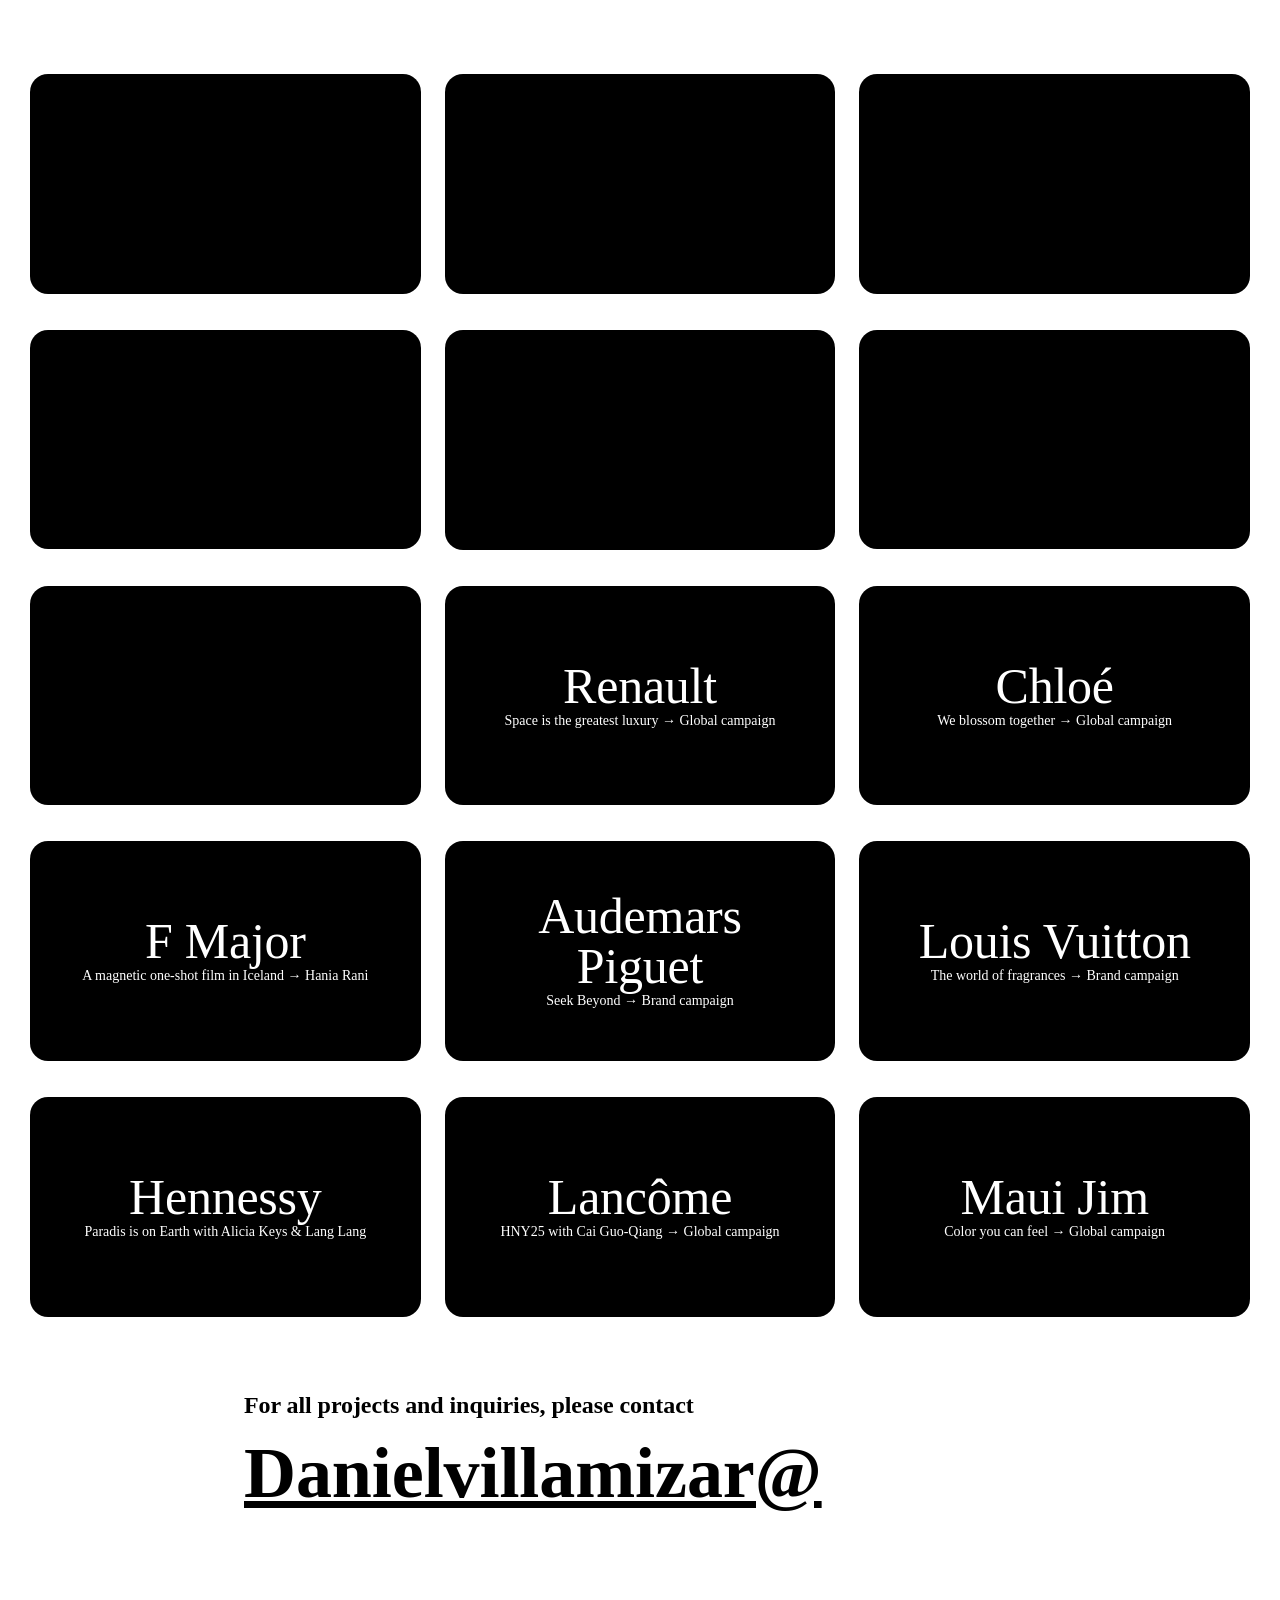
==== Daniel/index.html @ 7a0a740e "crate assets locales" ====
<!DOCTYPE html>
<html class="no-js standard-fonts" lang="en-GB">
    <head prefix="og: http://ogp.me/ns#">
        <link rel="preconnect" href="https://www.danielvillamizarcine.visualartcollective.com/">
        <meta charset="UTF-8">
        <link rel="canonical" href="https://www.danielvillamizarcine.visualartcollective.com/" />
        <title>Daniel Villamizar &#x2014; Film Director</title>
        <meta name="description" content="Daniel Villamizar." />
        <meta name="keywords" content="Visual art Collective" />
        <meta name="url" content="https://www.danielvillamizarcine.visualartcollective.com/" />
        <meta property="og:url" content="https://www.danielvillamizarcine.visualartcollective.com/" />
        <meta property="og:title" content="Daniel Villamizar &#x2014; Film Director" />
        <meta property="og:description" content="Daniel VillamizarVisual art Collective  " />
        <meta property="og:site_name" content="Daniel Villamizar &#x2014; Film Director" />
        <meta property="og:type" content="website" />        
                
        <meta content="https://fabrikmedia.blob.core.windows.net/4td/da9da1022fb485df.mp4" property="og:video" /><meta content="video/mp4" property="og:video:type" /><meta content="https://fabrikmedia.blob.core.windows.net/4td/615fd5a2718a8c01.mp4" property="og:video" /><meta content="video/mp4" property="og:video:type" /><meta content="https://fabrikmedia.blob.core.windows.net/4td/c640da38eff37cff.mp4" property="og:video" /><meta content="video/mp4" property="og:video:type" /><meta content="https://fabrikmedia.blob.core.windows.net/4td/1419abb6a1b4acfc.mp4" property="og:video" /><meta content="video/mp4" property="og:video:type" />
        <meta name="twitter:card" content="summary_large_image" />

            <link rel="shortcut icon" href="https://static.fabrik.io/4td/748361ea652f60b9.ico?lossless=1&amp;s=a3fe6220563433756fce8efc5e543859" /> 

            <link rel="apple-touch-icon" href="https://static.fabrik.io/4td/132f5b351b936788.png?lossless=1&amp;s=71249fff82b015eb6901af431c5e069c" /> 

            <link href="assets/css/jost.css" rel="stylesheet"></link>

        <link href="assets/css/fabrik.min.css" rel="stylesheet">


        
        
            <script defer src="assets/js/umami.js" data-website-id="059b79ea-6263-4a20-947a-862fbfc8d8ad"></script>
        

        
    <meta name="viewport" content="initial-scale=1" />
    <link href="assets/css/voile-vars-1a24a34cf015b878.css" rel="stylesheet" /><link href="assets/css/voile-theme.min.css" rel="stylesheet" />
    

    <style>
  @media (hover: hover) {
  .rollovers-enabled .project-block-link-wrap .project-block-titles > div,
  .rollovers-enabled .project-magazine-link-wrap .project-magazine-titles
  > div {
      left: 50%;
      bottom: auto;
      right: auto;
      top: 50%;
      transform: translate(-50%, -50%);
      text-align: center;
      width: 80%;

    }

  }
  
/* Voile homepage edits */

  @media (min-width: 250px) {

  .grid-offset .col:nth-of-type(odd) {
    margin-top: 0;
  }
  
  .grid-offset .col:nth-of-type(even) {
    margin-top: 0; 

  }



  .fab-pages-home .thumbnail section {
    margin: 0px;



    }
    
  .fab-pages-home .thumbnail {
     background: none;
    }
  }

  
  /* start video fixed size */


  
 .tpl-projectdetails-videogrid .embed-wrap,   .tpl-projectdetails-videogrid .embed, .tpl-projectdetails-videogrid .media-description {
	margin-left: 50px;
   margin-right: 50px;

  }
  
 .tpl-projectdetails-videogrid .embed, .tpl-projectdetails-videogrid .media-description {
   max-width: 960px;
  }
   
  /* end video fixed size */
  

 .tpl-homepage-covergrid .text-default,
  .tpl-homepage-grid .text-default,
  .tpl-homepage-covergrid .text-default {

  

  }

 .tpl-projectdetails-videogrid .embed, .tpl-projectdetails-videogrid .media-description {
   max-width: 960px;
  }
   
  /* end video fixed size */
 

 
  .tpl-homepage-grid .heading-message,
  .tpl-homepage-thumbnails .heading-message {

  	
  }
  .tpl-portfolio-grid .heading-message,
.tpl-portfolio-thumbnails .heading-message {
 
visibility: ;
  	
  }
 .tpl-portfolio-grid .text-default,
.tpl-portfolio-thumbnails .text-default  {
visibility: ;
font-size: 10px;


  }

 .tpl-portfolio-grid .text-subtitle,
.tpl-portfolio-thumbnails .text-subtitle  {
font-size: 8px;
  	
  }



  
  .project-magazine-titles .text-default {

  }

  
  .tpl-homepage-covergrid  .project-magazine-titles .text-subtitle {
    font-size:  2vw;
visibility: hidden;
  }
 

 .main-footer-upper.capped { 
    visibility: hidden
  }
  
  
  
  @media (min-width: 1080px) {
    .project-magazine-titles .text-subtitle {
    	font-size: 30px;

    }
  }
    
@media {
    .project-magazine-titles .text-default,
    
    .project-block-titles .text-default { 

      font-size: 2rem;

  	}
  }  


@media (min-width: 1080px)  {
    .project-magazine-titles  .text-subtitle,
    .project-block-titles  .text-subtitle { 
      font-size: 11px;

  	}
  }

</style>

<style>
@font-face {
  font-family:'eina01-bold';
  font-weight: 200;
  src: url('https://blob.fabrik.io/4td/files/eina01-bold.woff2') format('woff2'), 
       url('https://blob.fabrik.io/4td/files/eina01-bold.woff2') format('woff');
  }

@font-face {
  font-family:'eina01-regular';
  font-weight: 400;
  src: url('https://blob.fabrik.io/4td/files/eina01-regular.woff2') format('woff2'), 
       url('https://blob.fabrik.io/4td/files/eina01-regular.woff2') format('woff');
  }

@font-face { font-family: 'Universal Sans'; src: url('https://blob.fabrik.io/4td/files/universal-sans-display-450.woff2') format('woff2'); font-style: normal; font-weight: 450;-webkit-font-smoothing: antialiased; -moz-osx-font-smoothing: grayscale; font-smoothing: antialiased; text-rendering: optimizeLegibility; } @font-face { font-family: 'Universal Sans'; src: url('https://blob.fabrik.io/4td/files/universal-sans-display-450.woff2') format('woff2'); font-style: italic; font-weight: 450;-webkit-font-smoothing: antialiased; -moz-osx-font-smoothing: grayscale; font-smoothing: antialiased; text-rendering: optimizeLegibility; }

@font-face { font-family: 'Universal Sans'; src: url('https://blob.fabrik.io/4td/files/universal-sans-display-700.woff2') format('woff2'); font-style: bold; font-weight: 700;-webkit-font-smoothing: antialiased; -moz-osx-font-smoothing: grayscale; font-smoothing: antialiased; text-rendering: optimizeLegibility; } @font-face { font-family: 'Universal Sans'; src: url('https://blob.fabrik.io/4td/files/universal-sans-display-700.woff2') format('woff2'); font-style: bold italic; font-weight: 700;-webkit-font-smoothing: antialiased; -moz-osx-font-smoothing: grayscale; font-smoothing: antialiased; text-rendering: optimizeLegibility; }

</style>
<style>
/* WordPress embed overrides */
body, html {
  margin: 0;
  background: #fff;
}
.site-wrapper,
.grid-content-wrapper,
.grid-standard-wrapper {
  max-width: min(1600px, 100vw);
  width: 100%;
  margin: 0 auto;
  padding: clamp(12px, 4vw, 40px) clamp(12px, 3vw, 30px);
}
.grid-standard.no-lightbox {
  display: grid;
  grid-template-columns: repeat(auto-fit, minmax(min(100%, 340px), 1fr));
  justify-content: center;
  gap: clamp(12px, 2vw, 24px);
}
.grid-standard.no-lightbox .col {
  width: 100% !important;
}
.grid-standard .thumbnail section {
  width: 100%;
}
.grid-standard figure.placeholder {
  margin: 0 0 12px;
  border-radius: 18px;
  overflow: hidden;
  aspect-ratio: 16 / 9;
  background: #000;
}
.grid-standard video {
  width: 100%;
  height: 100%;
  object-fit: cover;
  display: block;
}
.text-content-wrapper {
  max-width: min(1400px, 100vw);
  margin: 0 auto;
  padding: 0 clamp(16px, 3vw, 30px);
}
.editor-content a {
  font-size: clamp(32px, 7vw, 72px) !important;
}
</style>
</head>

    <body class="fab-pages-home  social-icon-family-normal">

        


<!-- <div class="site-wrapper show-thumbnail-titles-on-hover no-hero"> -->

    <!-- <header class="main-header" data-invert>

        <div class="main-header-container">

            <div class="main-header-titles">
                


            </div>

            <div class="main-header-hamburger">
                <button class="hamburger">
                    <span class="block top"></span>
                    <span class="block middle"></span>
                    <span class="block bottom"></span>
                </button>
            </div>

      
        </div>

        <nav class="mobile-nav" role="navigation">
            <div class="mobile-nav-inner">
                
 

                <ul class="site-links"><li><a href="https://instagram.com/neels.castillon" target="_blank" title="Instagram"><span>Instagram</span></a></li><li><a href="https://vimeo.com/neels" target="_blank" title="Vimeo"><span>Vimeo</span></a></li><li><a href="mailto:neels@motionpalace.com" title="Email"><span>Email</span></a></li></ul>
            </div>
        </nav>

    </header> -->

    <main class="main-body">
        


<div class="content">


        
<div class="grid-content-wrapper grid-standard-wrapper">
    <div class="grid sm-1 md-1 lg-3 grid-standard no-lightbox pagination-list">


                

<div class="col" 
     
    
     >
    
    <a href="/portfolio/cercle-odyssey" class="thumbnail">        
    
        <section>

                <figure class="placeholder">

                        <video loop="" muted="" playsinline="" data-autoplay="" preload="none" class="lazyload"><source src="http://www.danielvillamizarcine.visualartcollective.com/wp-content/uploads/2025/11/TEASER-IRACA-EL-TEIJIDO-DEL-VIENTO.mp4" type="video/mp4"></video>
                </figure>
            
            <hgroup>
                <!-- <h1 class="thumbnail-title">El tejido del viento</h1>

                
                    <h2 class="thumbnail-portfolio-title"> TRAILER  </h2> -->

            </hgroup>
        </section>
    </a>    
</div>
</partial>
                

<div class="col" 
     
    
     >
    
    <a href="/portfolio/louis-vuitton-sustainability" class="thumbnail">        
    
        <section>

                <figure class="placeholder">

                        <video loop="" muted="" playsinline="" data-autoplay="" preload="none" class="lazyload"><source src="http://www.danielvillamizarcine.visualartcollective.com/wp-content/uploads/2025/11/JSC-Trailler-Donde-Esta-Mi-Cabeza-.mov" type="video/mp4"></video>
                </figure>
            
            <hgroup>
                    <!-- <h1 class="thumbnail-title">Donde está mi cabeza</h1>

                    
                        <h2 class="thumbnail-portfolio-title"></h2> -->

            </hgroup>
        </section>
    </a>    
</div>
</partial>
                

<div class="col" 
     
    
     >
    
    <a href="/portfolio/amaala" class="thumbnail">        
    
        <section>

                <figure class="placeholder">

                        <video loop="" muted="" playsinline="" data-autoplay="" preload="none" class="lazyload"><source src="http://www.danielvillamizarcine.visualartcollective.com/wp-content/uploads/2025/11/JSC-BOURRE-WEB-1.mp4" type="video/mp4"></video>
                </figure>
            
            <hgroup>
                <!-- <h1 class="thumbnail-title">BOURRE</h1>

                
                    <h2 class="thumbnail-portfolio-title"></h2> -->

            </hgroup>
        </section>
    </a>    
</div>
</partial>
                

<div class="col" 
     
    
     >
    
    <a href="/portfolio/towards-a-dream" class="thumbnail">        
    
        <section>

                <figure class="placeholder">

                        <video loop="" muted="" playsinline="" data-autoplay="" preload="none" class="lazyload"><source src="http://www.danielvillamizarcine.visualartcollective.com/wp-content/uploads/2025/11/JAGUARES-.mp4" type="video/mp4"></video>
                </figure>
            
            <hgroup>
                <!-- <h1 class="thumbnail-title">Louis Vuitton</h1>

                
                    <h2 class="thumbnail-portfolio-title">Towards a dream &#x2192; Brand campaign</h2> -->

            </hgroup>
        </section>
    </a>    
</div>
</partial>
                

<div class="col" 
     
    
     >
    
    <a href="/portfolio/El tejido del viento" class="thumbnail">        
    
        <section>

                <figure class="placeholder">

                        <video loop="" muted="" playsinline="" data-autoplay="" preload="none" class="lazyload"><source src="http://www.danielvillamizarcine.visualartcollective.com/wp-content/uploads/2025/11/COSMICO-AVE-WEB-.mp4" type="video/mp4"></video>
                </figure>
            
            <hgroup>
                <!-- <h1 class="thumbnail-title">El tejido del viento</h1>

                
                    <h2 class="thumbnail-portfolio-title">Lost in a mountain lake &#x2192; &#xD3;lafur Arnalds feat. Bonobo</h2> -->

            </hgroup>
        </section>
    </a>    
</div>
</partial>
                

<div class="col" 
     
    
     >
    
    <a href="/portfolio/meta" class="thumbnail">        
    
        <section>

                <figure class="placeholder">

                        <video loop="" muted="" playsinline="" data-autoplay="" preload="none" class="lazyload"><source src="http://www.danielvillamizarcine.visualartcollective.com/wp-content/uploads/2025/11/COSMICO-AVE-WEB-.mp4" type="video/mp4"></video>
                </figure>
            
            <hgroup>
                <!-- <h1 class="thumbnail-title">Meta</h1>

                
                    <h2 class="thumbnail-portfolio-title">Supernatural &#x27;Feel the Real&#x27; &#x2192; Global campaign</h2> -->

            </hgroup>
        </section>
    </a>    
</div>
</partial>
                

<div class="col" 
     
    
     >
    
    <a href="/portfolio/meta-1" class="thumbnail">        
    
        <section>

                <figure class="placeholder">

                        <video loop="" muted="" playsinline="" data-autoplay="" preload="none" class="lazyload"><source src="http://www.danielvillamizarcine.visualartcollective.com/wp-content/uploads/2025/11/TEASER-IRACA-EL-TEIJIDO-DEL-VIENTO.mp4" type="video/mp4"></video>
                </figure>
            
            <hgroup>
                <!-- <h1 class="thumbnail-title">Meta</h1>

                
                    <h2 class="thumbnail-portfolio-title">Supernatural &#x27;Feel the Joy&#x27; &#x2192; Global campaign</h2> -->

            </hgroup>
        </section>
    </a>    
</div>
</partial>
                

<div class="col" 
     
    
     >
    
    <a href="/portfolio/renault" class="thumbnail">        
    
        <section>

                <figure class="placeholder">

                        <video loop="" muted="" playsinline="" data-autoplay="" preload="none" class="lazyload"><source src="http://www.danielvillamizarcine.visualartcollective.com/wp-content/uploads/2025/11/JAGUARES-.mp4" type="video/mp4"></video>
                </figure>
            
            <hgroup>
                <h1 class="thumbnail-title">Renault</h1>

                
                    <h2 class="thumbnail-portfolio-title">Space is the greatest luxury &#x2192; Global campaign</h2>

            </hgroup>
        </section>
    </a>    
</div>
</partial>
                

<div class="col" 
     
    
     >
    
    <a href="/portfolio/chloe" class="thumbnail">        
    
        <section>

                <figure class="placeholder">

                        <video loop="" muted="" playsinline="" data-autoplay="" preload="none" class="lazyload"><source src="https://blob.fabrik.io/4td/7362f7ea12a64c85.mp4" type="video/mp4"></video>
                </figure>
            
            <hgroup>
                <h1 class="thumbnail-title">Chlo&#xE9;</h1>

                
                    <h2 class="thumbnail-portfolio-title">We blossom together &#x2192; Global campaign</h2>

            </hgroup>
        </section>
    </a>    
</div>
</partial>
                

<div class="col" 
     
    
     >
    
    <a href="/portfolio/hania-rani-f-major" class="thumbnail">        
    
        <section>

                <figure class="placeholder">

                        <video loop="" muted="" playsinline="" data-autoplay="" preload="none" class="lazyload"><source src="https://blob.fabrik.io/4td/a6064303c66a361b.mp4" type="video/mp4"></video>
                </figure>
            
            <hgroup>
                <h1 class="thumbnail-title">F Major</h1>

                
                    <h2 class="thumbnail-portfolio-title">A magnetic one-shot film in Iceland &#x2192; Hania Rani</h2>

            </hgroup>
        </section>
    </a>    
</div>
</partial>
                

<div class="col" 
     
    
     >
    
    <a href="/portfolio/audemars-piguet" class="thumbnail">        
    
        <section>

                <figure class="placeholder">

                        <video loop="" muted="" playsinline="" data-autoplay="" preload="none" class="lazyload"><source src="https://blob.fabrik.io/4td/81a51a38acae3dd0.mp4" type="video/mp4"></video>
                </figure>
            
            <hgroup>
                <h1 class="thumbnail-title">Audemars Piguet</h1>

                
                    <h2 class="thumbnail-portfolio-title">Seek Beyond &#x2192; Brand campaign</h2>

            </hgroup>
        </section>
    </a>    
</div>
</partial>
                

<div class="col" 
     
    
     >
    
    <a href="/portfolio/louis-vuitton-1" class="thumbnail">        
    
        <section>

                <figure class="placeholder">

                        <video loop="" muted="" playsinline="" data-autoplay="" preload="none" class="lazyload"><source src="https://blob.fabrik.io/4td/cb8385eea35068dc.mp4" type="video/mp4"></video>
                </figure>
            
            <hgroup>
                <h1 class="thumbnail-title">Louis Vuitton</h1>

                
                    <h2 class="thumbnail-portfolio-title">The world of fragrances &#x2192; Brand campaign</h2>

            </hgroup>
        </section>
    </a>    
</div>
</partial>
                

<div class="col" 
     
    
     >
    
    <a href="/portfolio/hennessy" class="thumbnail">        
    
        <section>

                <figure class="placeholder">

                        <video loop="" muted="" playsinline="" data-autoplay="" preload="none" class="lazyload"><source src="https://blob.fabrik.io/4td/fe6a3c4a1e80a656.mp4" type="video/mp4"></video>
                </figure>
            
            <hgroup>
                <h1 class="thumbnail-title">Hennessy</h1>

                
                    <h2 class="thumbnail-portfolio-title">Paradis is on Earth with Alicia Keys &amp; Lang Lang</h2>

            </hgroup>
        </section>
    </a>    
</div>
</partial>
                

<div class="col" 
     
    
     >
    
    <a href="/portfolio/lancome-1" class="thumbnail">        
    
        <section>

                <figure class="placeholder">

                        <video loop="" muted="" playsinline="" data-autoplay="" preload="none" class="lazyload"><source src="https://blob.fabrik.io/4td/17db8e8cdbce4f13.mp4" type="video/mp4"></video>
                </figure>
            
            <hgroup>
                <h1 class="thumbnail-title">Lanc&#xF4;me</h1>

                
                    <h2 class="thumbnail-portfolio-title">HNY25 with Cai Guo-Qiang  &#x2192; Global campaign</h2>

            </hgroup>
        </section>
    </a>    
</div>
</partial>
                

<div class="col" 
     
    
     >
    
    <a href="/portfolio/maui-jim" class="thumbnail">        
    
        <section>

                <figure class="placeholder">

                        <video loop="" muted="" playsinline="" data-autoplay="" preload="none" class="lazyload"><source src="https://blob.fabrik.io/4td/9d02372adb5b737.mp4" type="video/mp4"></video>
                </figure>
            
            <hgroup>
                <h1 class="thumbnail-title">Maui  Jim</h1>

                
                    <h2 class="thumbnail-portfolio-title">Color you can feel &#x2192; Global campaign</h2>

            </hgroup>
        </section>
    </a>    
</div>
</partial>
                

<!-- additional entries omitted for brevity -->
            
    </div>
</div>

        <div class="text-content-wrapper">
            <div class="text-content">
                <div class="editor-content">
                    <h4 class="fab-h4"><span style="font-size: 24px;"></span><span style="font-size: 24px;">For all projects and inquiries, please contact<u> </u></span><a href="mailto:studio@neelscastillon.com" target="_blank" style="font-size: 6vw;"><u>Danielvillamizar@</u></a><br><a href="mailto:studio@neelscastillon.com" target="_blank" style="font-size: 6vw;"><br></a></h4>
                </div>
            </div>
        </div>

</div>
    </main>

    <footer class="main-footer">

        <!-- footer intentionally hidden -->

    </footer>

</div>


        

    
    
        <script src="assets/js/voile-core.min.js"></script>
        <script src="assets/js/voile.min.js"></script>
    
    
    


    <script>
  function isScrolledIntoView(el) {  
    let elemTop = el.getBoundingClientRect().top;
    let isVisible = elemTop >= 0 && elemTop <= (window.innerHeight / 2);
    return isVisible;
  }
 
  
  function pauseAndPlayVideosInView() {
    let videos = document.querySelectorAll("video");
    videos.forEach((video, index) => {
       
        video.muted = true;
        video.pause();

      	// listen to scroll
        window.addEventListener('scroll', (e) => {
          if (isScrolledIntoView(video) && video.paused) {
            video.play();
          }
        });
      
        // play if in view on load
      	if (isScrolledIntoView(video) && video.paused) {
           video.play();
        }
      
    });
  }

pauseAndPlayVideosInView();
</script><script>fabrik.init();</script><!-- Created with Fabrik - fabrik.io --><!-- 41a134244b2c - 3.0.136+b9925f808ca3d053308062c1ad5ba814eb1b2f62 --></body>
</html>
---- Daniel/assets/css/jost.css ----
@font-face {
  font-family: 'Jost';
  font-style: normal;
  font-weight: 300;
  font-display: swap;
  src: url(https://fonts.gstatic.com/s/jost/v20/92zPtBhPNqw79Ij1E865zBUv7mz9JQVG.ttf) format('truetype');
}
---- Daniel/assets/css/fabrik.min.css ----
article,aside,details,figcaption,figure,footer,header,hgroup,main,nav,section,summary{display:block}audio,canvas,video{display:inline-block}audio:not([controls]){display:none;height:0}[hidden],template{display:none}html{font-family:sans-serif;-ms-text-size-adjust:100%;-webkit-text-size-adjust:100%}body{margin:0;font-variant-ligatures:none}a{background:0 0}a:active,a:focus,a:hover{outline:0}h1{font-size:2em;margin:.67em 0}abbr[title]{border-bottom:1px dotted}b,strong{font-weight:700}dfn{font-style:italic}hr{-moz-box-sizing:content-box;box-sizing:content-box;height:0}mark{background:#ff0;color:#000}code,kbd,pre,samp{font-family:monospace,serif;font-size:1em}pre{white-space:pre-wrap}q{quotes:"\201C" "\201D" "\2018" "\2019"}small{font-size:80%}sub,sup{font-size:75%;line-height:0;position:relative;vertical-align:baseline}sup{top:-.5em}sub{bottom:-.25em}img{border:0}svg:not(:root){overflow:hidden}figure{margin:0}fieldset{border:1px solid silver;margin:0 2px;padding:.35em .625em .75em}legend{border:0;padding:0}button,input,select,textarea{font-family:inherit;font-size:100%;margin:0}button,input{line-height:normal}button,select{text-transform:none}button,html input[type=button],input[type=reset],input[type=submit]{-webkit-appearance:button;cursor:pointer}button[disabled],html input[disabled]{cursor:default}input[type=checkbox],input[type=radio]{box-sizing:border-box;padding:0}input[type=search]{-webkit-appearance:textfield;-moz-box-sizing:content-box;-webkit-box-sizing:content-box;box-sizing:content-box}input[type=search]::-webkit-search-cancel-button,input[type=search]::-webkit-search-decoration{-webkit-appearance:none}button::-moz-focus-inner,input::-moz-focus-inner{border:0;padding:0}textarea{overflow:auto;vertical-align:top}table{border-collapse:collapse;border-spacing:0}::-moz-selection{background:#b3d4fc;text-shadow:none}::selection{background:#b3d4fc;text-shadow:none}html{-webkit-font-smoothing:antialiased}.custom-fonts{visibility:hidden;-moz-transition:visibility 350ms ease;-o-transition:visibility 350ms ease;-webkit-transition:visibility 350ms ease;transition:visibility 350ms ease}.custom-fonts.wf-active,.custom-fonts.wf-inactive{visibility:visible}.field-validation-error{color:red}
---- Daniel/assets/css/voile-vars-1a24a34cf015b878.css ----
:root{--site-bg:#fffffc;--header-bg:rgba(0,0,0,0);--header-max-width:100%;--header-padding-sides:32px;--header-padding-top:4rem;--header-padding-bottom:2rem;--header-direction:row;--header-align:center;--header-gap:32px;--header-logo-text-direction:row;--header-logo-align:center;--header-logo-text-gap:16px;--header-title-sub-direction:column;--header-title-sub-align:start;--header-title-sub-gap:0px;--header-use-alts-on-scroll:True;--site-logo-show:True;--site-logo-max-width:96px;--site-title-show:True;--site-title-font-family:'Universal Sans';--site-title-font-weight:400;--site-title-font-size-multiplier:2.5;--site-title-font-size-multiplier--sm:1.4;--site-title-line-height:1.4;--site-title-font-style:normal;--site-title-text-transform:none;--site-title-letter-space:-.005em;--site-title-color:#000;--site-title-color--alt:#fff;--site-subtitle-show:True;--site-subtitle-font-family:'Universal Sans';--site-subtitle-font-weight:400;--site-subtitle-font-size-multiplier:2;--site-subtitle-font-size-multiplier--sm:1.4;--site-subtitle-line-height:2.01;--site-subtitle-font-style:normal;--site-subtitle-text-transform:none;--site-subtitle-letter-space:-.005em;--site-subtitle-color:#000;--site-subtitle-color--alt:#fff;--hamburger-color:#000;--hamburger-color--alt:#fff;--hamburger-color--hover:#00fff5;--hamburger-color--open:#fff;--mobile-menu-bg:#000;--mobile-menu-text-align:center;--mobile-menu-text-gap:2px;--mobile-menu-font-family:'Universal Sans';--mobile-menu-font-weight:400;--mobile-menu-font-size-multiplier:2;--mobile-menu-line-height:2;--mobile-menu-font-style:normal;--mobile-menu-text-transform:none;--mobile-menu-letter-space:0px;--mobile-menu-color:#fff;--mobile-menu-color--hover:#00fff5;--mobile-sub-menu-text-direction:column;--mobile-sub-menu-text-gap:2px;--mobile-sub-menu-color:#f0f;--mobile-sub-menu-color--hover:#fff;--mobile-menu-site-links-show:True;--mobile-menu-site-links-gap:12px;--mobile-menu-site-links-icon-size:44px;--mobile-menu-site-links-color:#fff;--mobile-menu-site-links-color--hover:#00fff5;--mobile-menu-and-site-links-gap:32px;--desktop-menu-text-gap:16px;--desktop-menu-font-family:'Universal Sans';--desktop-menu-font-weight:400;--desktop-menu-font-size-multiplier:2.5;--desktop-menu-line-height:1.4;--desktop-menu-font-style:normal;--desktop-menu-text-transform:lowercase;--desktop-menu-letter-space:-.005em;--desktop-menu-color:#000;--desktop-menu-color--alt:#fff;--desktop-menu-color--hover:#000;--desktop-menu-color--hover-alt:#000;--desktop-sub-menu-bg:#000;--desktop-sub-menu-gap:10px;--desktop-sub-menu-color:#fff;--desktop-sub-menu-color--hover:#fff;--desktop-menu-site-links-show:True;--desktop-menu-site-links-gap:2px;--desktop-menu-site-links-icon-size:32px;--desktop-menu-site-links-color:#000;--desktop-menu-site-links-color--alt:#fff;--desktop-menu-site-links-color--hover:#00fff5;--desktop-menu-and-site-links-direction:row;--desktop-menu-and-site-links-align:center;--desktop-menu-and-site-links-gap:16px;--footer-bg:#fffffc;--footer-color:rgba(0,0,0,0);--footer-contents-text-align:left;--footer-max-width:50%;--footer-contents-padding-sides:32px;--footer-contents-padding-top:64px;--footer-contents-padding-bottom:24px;--footer-contents-align-x:start;--footer-site-links-show:True;--footer-site-links-gap:2px;--footer-site-links-icon-size:32px;--footer-site-links-color:#000;--footer-site-links-color--hover:#00fff5;--footer-site-links-bg:rgba(0,0,0,0);--footer-site-links-align:start;--footer-site-links-padding-top:0px;--footer-site-links-padding-bottom:24px;--footer-copyright-bg:#fffffc;--footer-copyright-color:#000;--footer-copyright-font-size-multiplier:1.5;--footer-copyright-font-size-multiplier--sm:1;--footer-copyright-text-align:left;--footer-copyright-padding-top:16px;--footer-copyright-padding-bottom:16px;--content-padding-top:34px;--content-padding-bottom:34px;--text-content-max-width:65%;--text-content-padding-sides:32px;--text-content-align:center;--content-gap:20px;--thumbnail-title-font-family:'Universal Sans';--thumbnail-title-font-weight:400;--thumbnail-title-font-size-multiplier:5;--thumbnail-title-font-size-multiplier--sm:3;--thumbnail-title-line-height:1;--thumbnail-title-font-style:normal;--thumbnail-title-text-transform:none;--thumbnail-title-letter-space:-.005em;--thumbnail-title-color:#fff;--thumbnail-portfolio-title-show:True;--thumbnail-subtitle-show:True;--thumbnail-subtitle-font-family:'Universal Sans';--thumbnail-subtitle-font-weight:400;--thumbnail-subtitle-font-size-multiplier:1.4;--thumbnail-subtitle-font-size-multiplier--sm:1.1;--thumbnail-subtitle-line-height:1.4;--thumbnail-subtitle-font-style:normal;--thumbnail-subtitle-text-transform:none;--thumbnail-subtitle-letter-space:0px;--thumbnail-subtitle-color:#fff;--thumbnail-titles-align-x:center;--thumbnail-titles-align-y:center;--thumbnail-bg:#fff;--thumbnail-bg--hover:rgba(0,0,0,.25);--animate-thumbnail-on-hover:False;--show-thumbnail-titles-on-hover:True;--heading-font-family:'Universal Sans';--heading-font-weight:600;--heading-font-size-multiplier:4.5;--heading-line-height:1.4;--heading-font-style:normal;--heading-text-transform:none;--heading-letter-space:-.005em;--heading-color:#fff;--heading-font-size-multiplier--sm:1.4;--cover-text-box-width:30rem;--cover-text-box-align-x:start;--cover-text-align:justify;--cover-bg:#fff;--cover-cap-height--sm:75rem;--cover-cap-height--md:60rem;--cover-cap-height--lg:75rem;--cover-margin-bottom:12rem;--title-font-family:'Universal Sans';--title-font-weight:400;--title-font-size-multiplier:4;--title-font-size-multiplier--sm:3;--title-line-height:1.1;--title-font-style:normal;--title-text-transform:none;--title-letter-space:-.005em;--title-color:#000;--subtitle-font-family:'Universal Sans';--subtitle-font-weight:400;--subtitle-font-size-multiplier:1.4;--subtitle-font-size-multiplier--sm:1.2;--subtitle-line-height:1.4;--subtitle-font-style:normal;--subtitle-text-transform:none;--subtitle-letter-space:-.005em;--subtitle-color:#000;--copy-font-family:'Universal Sans';--copy-font-weight:400;--copy-font-size-multiplier:1.5;--copy-font-size-multiplier--sm:1.1;--copy-line-height:1.4;--copy-font-style:normal;--copy-text-transform:none;--copy-letter-space:-.005em;--copy-color:#000;--caption-font-family:'Universal Sans';--caption-font-weight:400;--caption-font-size-multiplier:2;--caption-font-size-multiplier--sm:1.6;--caption-line-height:1.4;--caption-font-style:normal;--caption-text-transform:none;--caption-letter-space:0px;--caption-color:#000;--tags-font-family:"Jost",sans-serif;--tags-font-weight:300;--tags-font-size-multiplier:1.6;--tags-font-size-multiplier--sm:1.6;--tags-line-height:1.4;--tags-font-style:normal;--tags-text-transform:none;--tags-letter-space:-.005em;--tags-color:#000;--tags-color--hover:#000;--show-page-titles:False;--show-page-subtitles:False;--grid-standard-max-width:100%;--grid-standard-padding-sides:0px;--grid-standard-gap:0px;--grid-random-max-width:95%;--grid-random-padding-sides:0px;--grid-random-gap:10px;--grid-spotlight-max-width:100%;--grid-spotlight-padding-sides:0px;--grid-spotlight-gap:0px;--grid-offset-max-width:100%;--grid-offset-padding-sides:0px;--grid-offset-gap:16px;--grid-sidetext-max-width:100%;--grid-sidetext-padding-sides:32px;--grid-sidetext-gap:16px;--grid-stacked-max-width:100%;--grid-stacked-padding-sides:0px;--grid-stacked-gap:0px;--grid-stacked-alignment:center;--lightbox-bg:#000;--lightbox-color:#fff;--grid-info-position:1;--offset-info-position:1;--spotlight-info-position:1;--random-info-position:1;--split-info-position:1;--projectdetails_grid-info-position:1;--projectdetails_offset-info-position:1;--projectdetails_spotlight-info-position:1;--projectdetails_random-info-position:1;--projectdetails_split-info-position:0;--projectdetails_slideshow-info-position:1;--projectdetails_slideshow-slideshow-slides-align:center;--projectdetails_stacked-info-position:1}
---- Daniel/assets/css/voile-theme.min.css ----
@font-face{font-family:swiper-icons;src:url("data:application/font-woff;charset=utf-8;base64, [base64]//wADZ2x5ZgAAAywAAADMAAAD2MHtryVoZWFkAAABbAAAADAAAAA2E2+eoWhoZWEAAAGcAAAAHwAAACQC9gDzaG10eAAAAigAAAAZAAAArgJkABFsb2NhAAAC0AAAAFoAAABaFQAUGG1heHAAAAG8AAAAHwAAACAAcABAbmFtZQAAA/gAAAE5AAACXvFdBwlwb3N0AAAFNAAAAGIAAACE5s74hXjaY2BkYGAAYpf5Hu/j+W2+MnAzMYDAzaX6QjD6/4//Bxj5GA8AuRwMYGkAPywL13jaY2BkYGA88P8Agx4j+/8fQDYfA1AEBWgDAIB2BOoAeNpjYGRgYNBh4GdgYgABEMnIABJzYNADCQAACWgAsQB42mNgYfzCOIGBlYGB0YcxjYGBwR1Kf2WQZGhhYGBiYGVmgAFGBiQQkOaawtDAoMBQxXjg/wEGPcYDDA4wNUA2CCgwsAAAO4EL6gAAeNpj2M0gyAACqxgGNWBkZ2D4/wMA+xkDdgAAAHjaY2BgYGaAYBkGRgYQiAHyGMF8FgYHIM3DwMHABGQrMOgyWDLEM1T9/w8UBfEMgLzE////P/5//f/V/xv+r4eaAAeMbAxwIUYmIMHEgKYAYjUcsDAwsLKxc3BycfPw8jEQA/[base64]/uznmfPFBNODM2K7MTQ45YEAZqGP81AmGGcF3iPqOop0r1SPTaTbVkfUe4HXj97wYE+yNwWYxwWu4v1ugWHgo3S1XdZEVqWM7ET0cfnLGxWfkgR42o2PvWrDMBSFj/IHLaF0zKjRgdiVMwScNRAoWUoH78Y2icB/yIY09An6AH2Bdu/UB+yxopYshQiEvnvu0dURgDt8QeC8PDw7Fpji3fEA4z/PEJ6YOB5hKh4dj3EvXhxPqH/SKUY3rJ7srZ4FZnh1PMAtPhwP6fl2PMJMPDgeQ4rY8YT6Gzao0eAEA409DuggmTnFnOcSCiEiLMgxCiTI6Cq5DZUd3Qmp10vO0LaLTd2cjN4fOumlc7lUYbSQcZFkutRG7g6JKZKy0RmdLY680CDnEJ+UMkpFFe1RN7nxdVpXrC4aTtnaurOnYercZg2YVmLN/d/gczfEimrE/fs/bOuq29Zmn8tloORaXgZgGa78yO9/cnXm2BpaGvq25Dv9S4E9+5SIc9PqupJKhYFSSl47+Qcr1mYNAAAAeNptw0cKwkAAAMDZJA8Q7OUJvkLsPfZ6zFVERPy8qHh2YER+3i/BP83vIBLLySsoKimrqKqpa2hp6+jq6RsYGhmbmJqZSy0sraxtbO3sHRydnEMU4uR6yx7JJXveP7WrDycAAAAAAAH//wACeNpjYGRgYOABYhkgZgJCZgZNBkYGLQZtIJsFLMYAAAw3ALgAeNolizEKgDAQBCchRbC2sFER0YD6qVQiBCv/H9ezGI6Z5XBAw8CBK/m5iQQVauVbXLnOrMZv2oLdKFa8Pjuru2hJzGabmOSLzNMzvutpB3N42mNgZGBg4GKQYzBhYMxJLMlj4GBgAYow/P/PAJJhLM6sSoWKfWCAAwDAjgbRAAB42mNgYGBkAIIbCZo5IPrmUn0hGA0AO8EFTQAA") format("woff");font-weight:400;font-style:normal}:root{--swiper-theme-color:#007aff}:host{position:relative;display:block;margin-left:auto;margin-right:auto;z-index:1}.swiper{margin-left:auto;margin-right:auto;position:relative;overflow:hidden;list-style:none;padding:0;z-index:1;display:block}.swiper-vertical>.swiper-wrapper{flex-direction:column}.swiper-wrapper{position:relative;width:100%;height:100%;z-index:1;display:flex;transition-property:transform;transition-timing-function:var(--swiper-wrapper-transition-timing-function,initial);box-sizing:content-box}.swiper-android .swiper-slide,.swiper-ios .swiper-slide,.swiper-wrapper{transform:translate3d(0,0,0)}.swiper-horizontal{touch-action:pan-y}.swiper-vertical{touch-action:pan-x}.swiper-slide{flex-shrink:0;width:100%;height:100%;position:relative;transition-property:transform;display:block}.swiper-slide-invisible-blank{visibility:hidden}.swiper-autoheight,.swiper-autoheight .swiper-slide{height:auto}.swiper-autoheight .swiper-wrapper{align-items:flex-start;transition-property:transform,height}.swiper-backface-hidden .swiper-slide{transform:translateZ(0);backface-visibility:hidden}.swiper-3d.swiper-css-mode .swiper-wrapper{perspective:1200px}.swiper-3d .swiper-wrapper{transform-style:preserve-3d}.swiper-3d{perspective:1200px}.swiper-3d .swiper-cube-shadow,.swiper-3d .swiper-slide{transform-style:preserve-3d}.swiper-css-mode>.swiper-wrapper{overflow:auto;scrollbar-width:none;-ms-overflow-style:none}.swiper-css-mode>.swiper-wrapper::-webkit-scrollbar{display:none}.swiper-css-mode>.swiper-wrapper>.swiper-slide{scroll-snap-align:start start}.swiper-css-mode.swiper-horizontal>.swiper-wrapper{scroll-snap-type:x mandatory}.swiper-css-mode.swiper-vertical>.swiper-wrapper{scroll-snap-type:y mandatory}.swiper-css-mode.swiper-free-mode>.swiper-wrapper{scroll-snap-type:none}.swiper-css-mode.swiper-free-mode>.swiper-wrapper>.swiper-slide{scroll-snap-align:none}.swiper-css-mode.swiper-centered>.swiper-wrapper::before{content:"";flex-shrink:0;order:9999}.swiper-css-mode.swiper-centered>.swiper-wrapper>.swiper-slide{scroll-snap-align:center center;scroll-snap-stop:always}.swiper-css-mode.swiper-centered.swiper-horizontal>.swiper-wrapper>.swiper-slide:first-child{margin-inline-start:var(--swiper-centered-offset-before)}.swiper-css-mode.swiper-centered.swiper-horizontal>.swiper-wrapper::before{height:100%;min-height:1px;width:var(--swiper-centered-offset-after)}.swiper-css-mode.swiper-centered.swiper-vertical>.swiper-wrapper>.swiper-slide:first-child{margin-block-start:var(--swiper-centered-offset-before)}.swiper-css-mode.swiper-centered.swiper-vertical>.swiper-wrapper::before{width:100%;min-width:1px;height:var(--swiper-centered-offset-after)}.swiper-3d .swiper-slide-shadow,.swiper-3d .swiper-slide-shadow-bottom,.swiper-3d .swiper-slide-shadow-left,.swiper-3d .swiper-slide-shadow-right,.swiper-3d .swiper-slide-shadow-top{position:absolute;left:0;top:0;width:100%;height:100%;pointer-events:none;z-index:10}.swiper-3d .swiper-slide-shadow{background:rgba(0,0,0,.15)}.swiper-3d .swiper-slide-shadow-left{background-image:linear-gradient(to left,rgba(0,0,0,.5),rgba(0,0,0,0))}.swiper-3d .swiper-slide-shadow-right{background-image:linear-gradient(to right,rgba(0,0,0,.5),rgba(0,0,0,0))}.swiper-3d .swiper-slide-shadow-top{background-image:linear-gradient(to top,rgba(0,0,0,.5),rgba(0,0,0,0))}.swiper-3d .swiper-slide-shadow-bottom{background-image:linear-gradient(to bottom,rgba(0,0,0,.5),rgba(0,0,0,0))}.swiper-lazy-preloader{width:42px;height:42px;position:absolute;left:50%;top:50%;margin-left:-21px;margin-top:-21px;z-index:10;transform-origin:50%;box-sizing:border-box;border:4px solid var(--swiper-preloader-color,var(--swiper-theme-color));border-radius:50%;border-top-color:transparent}.swiper-watch-progress .swiper-slide-visible .swiper-lazy-preloader,.swiper:not(.swiper-watch-progress) .swiper-lazy-preloader{animation:swiper-preloader-spin 1s infinite linear}.swiper-lazy-preloader-white{--swiper-preloader-color:#fff}.swiper-lazy-preloader-black{--swiper-preloader-color:#000}@keyframes swiper-preloader-spin{0%{transform:rotate(0)}100%{transform:rotate(360deg)}}@media all and (max-width:639px){:root{--site-title-font-size-multiplier:var(--site-title-font-size-multiplier--sm);--site-subtitle-font-size-multiplier:var(--site-subtitle-font-size-multiplier--sm);--footer-copyright-font-size-multiplier:var(--footer-copyright-font-size-multiplier--sm);--copy-font-size-multiplier:var(--copy-font-size-multiplier--sm);--thumbnail-title-font-size-multiplier:var(--thumbnail-title-font-size-multiplier--sm);--thumbnail-subtitle-font-size-multiplier:var(--thumbnail-subtitle-font-size-multiplier--sm);--heading-font-size-multiplier:var(--heading-font-size-multiplier--sm);--title-font-size-multiplier:var(--title-font-size-multiplier--sm);--subtitle-font-size-multiplier:var(--subtitle-font-size-multiplier--sm);--caption-font-size-multiplier:var(--caption-font-size-multiplier--sm);--tags-font-size-multiplier:var(--tags-font-size-multiplier--sm)}}html{font-size:10px}body{font-family:var(--copy-font-family);font-weight:var(--copy-font-weight);font-size:calc(1rem * var(--copy-font-size-multiplier));font-style:var(--copy-font-style);line-height:var(--copy-line-height);color:var(--copy-color);text-transform:var(--copy-text-transform);letter-spacing:var(--copy-letter-space)}h1,h2,h3,h4,h5,h6{margin:0}p{margin:0}p:not(:last-child){margin:0 0 calc(var(--copy-line-height) * 1em)}a{text-decoration:none;color:inherit}.heading{font-family:var(--heading-font-family);font-weight:var(--heading-font-weight);font-size:calc(1rem * var(--heading-font-size-multiplier));font-style:var(--heading-font-style);line-height:var(--heading-line-height);color:var(--heading-color);text-transform:var(--heading-text-transform);letter-spacing:var(--heading-letter-space)}.title{font-family:var(--title-font-family);font-weight:var(--title-font-weight);font-size:calc(1rem * var(--title-font-size-multiplier));font-style:var(--title-font-style);line-height:var(--title-line-height);color:var(--title-color);text-transform:var(--title-text-transform);letter-spacing:var(--title-letter-space)}.subtitle{font-family:var(--subtitle-font-family);font-weight:var(--subtitle-font-weight);font-size:calc(1rem * var(--subtitle-font-size-multiplier));font-style:var(--subtitle-font-style);line-height:var(--subtitle-line-height);color:var(--subtitle-color);text-transform:var(--subtitle-text-transform);letter-spacing:var(--subtitle-letter-space)}.lg-sub-html,.media-caption{font-family:var(--caption-font-family);font-weight:var(--caption-font-weight);font-size:calc(1rem * var(--caption-font-size-multiplier));font-style:var(--caption-font-style);line-height:var(--caption-line-height);color:var(--caption-color);text-transform:var(--caption-text-transform);letter-spacing:var(--caption-letter-space);margin-top:calc(1em * var(--caption-line-height));padding:0 calc(1em * var(--caption-line-height))}.tags{font-family:var(--tags-font-family);font-weight:var(--tags-font-weight);font-size:calc(1rem * var(--tags-font-size-multiplier));font-style:var(--tags-font-style);line-height:var(--tags-line-height);color:var(--tags-color);text-transform:var(--tags-text-transform);letter-spacing:var(--tags-letter-space);margin-top:calc(1em * var(--tags-line-height))}.site-wrapper{display:flex;flex-direction:column;min-height:100vh;background-color:var(--site-bg)}.main-body{flex:auto}table{table-layout:fixed;width:100%}img,video{vertical-align:bottom;transition:opacity ease-in-out .8s}img.lazyload,img.lazyloading,video.lazyload,video.lazyloading{opacity:0}img.lazyloaded,video.lazyloaded{opacity:1}.media-embed{margin:0;padding:0;max-width:100%;opacity:0;transition:opacity ease-in-out .8s}.media-embed.loaded{opacity:1}.content{position:relative;z-index:1;gap:var(--content-gap);padding-top:var(--content-padding-top);padding-bottom:var(--content-padding-bottom);display:flex;flex-direction:column;width:100%}.sortable1,.sortable2{order:1}.grid-content-wrapper,.media-content-wrapper,.text-content-wrapper{box-sizing:border-box;max-width:100%;width:100%;margin:0 auto}.media-content-wrapper,.text-content-wrapper{padding:0 var(--text-content-padding-sides)}.text-content-wrapper{display:flex;justify-content:var(--text-content-align)}.text-content{box-sizing:border-box;max-width:100%;width:100%}.text-content h2+.editor-content,hgroup+.editor-content{margin-top:calc(var(--copy-line-height) * 1em)}.content .text-content-wrapper:first-child{margin-top:0}@media screen and (min-width:1080px){.text-content{max-width:var(--text-content-max-width)}}.btn{background:0 0;width:44px;height:44px;border:0;appearance:none;padding:0;margin:0;outline:0;cursor:pointer}.btn-play{position:absolute;bottom:32px;left:50%;transform:translateX(-50%)}.play-icon path{fill:var(--site-title-color--alt)}.fabrik-embed{width:100%;height:auto;max-width:100%;display:block;margin:0 auto;transition:all ease-in-out .3s}.media-image,.media-video{display:flex;flex-direction:column}.media-caption{margin-left:auto;margin-right:auto;transition:all ease-in-out 150ms;width:100%;box-sizing:border-box;min-width:400px}.no-pm{padding:0;margin:0}.no-p{padding:0}.no-m{margin:0}.flex-column{display:flex;flex-direction:column}.flex-row{display:flex;flex-direction:column}.flex-greedy{flex:auto 1 1;overflow:hidden}#scroll-sentinel{position:relative;bottom:0;font-size:0;opacity:0}.hide{display:none}@media all and (max-width:991px){.text-content{flex-grow:1}}@media all and (max-width:767px){.media-embed .media-caption{max-width:none!important}}.main-header{position:sticky;top:0;z-index:5;width:100%;background-color:var(--header-bg);box-sizing:border-box;padding:var(--header-padding-top) var(--header-padding-sides) var(--header-padding-bottom)}.main-header-container{display:flex;margin:0 auto;position:relative;max-width:var(--header-max-width);flex-direction:var(--header-direction);align-items:var(--header-align);gap:var(--header-gap)}.main-header-titles{display:flex;flex:auto 1 0;flex-direction:var(--header-logo-text-direction);align-items:var(--header-logo-align);gap:var(--header-logo-text-gap);min-height:20px}.brand-img{display:block;line-height:0;max-width:var(--site-logo-max-width)}.brand-img img,.brand-img video{max-width:100%}.brand-text{display:flex;flex-direction:var(--header-title-sub-direction);align-items:var(--header-title-sub-align);gap:var(--header-title-sub-gap)}.brand-title{font-family:var(--site-title-font-family);font-weight:var(--site-title-font-weight);font-size:calc(1rem * var(--site-title-font-size-multiplier));font-style:var(--site-title-font-style);line-height:var(--site-title-line-height);color:var(--site-title-color);text-transform:var(--site-title-text-transform);letter-spacing:var(--site-title-letter-space);transition:all .3s ease-in-out}.brand-subtitle{font-family:var(--site-subtitle-font-family);font-weight:var(--site-subtitle-font-weight);font-size:calc(1rem * var(--site-subtitle-font-size-multiplier));font-style:var(--site-subtitle-font-style);line-height:var(--site-subtitle-line-height);color:var(--site-subtitle-color);text-transform:var(--site-subtitle-text-transform);letter-spacing:var(--site-subtitle-letter-space);transition:all .3s ease-in-out}.with-hero .main-header{position:fixed}.with-hero .brand-title{color:var(--site-title-color--alt)}.with-hero .brand-subtitle{color:var(--site-subtitle-color--alt)}.with-hero .inverted .brand-title{color:var(--site-title-color)}.with-hero .inverted .brand-subtitle{color:var(--site-subtitle-color)}.main-footer{background-color:var(--footer-bg);position:relative;z-index:1}.main-footer tr{display:flex;flex-wrap:wrap;gap:16px}.main-footer tr td{flex:1}.main-footer-container{padding:0 var(--footer-contents-padding-sides);width:100%;max-width:var(--footer-max-width);color:var(--footer-color)}.main-footer-site-links{padding:var(--footer-site-links-padding-top) 0 var(--footer-site-links-padding-bottom);background:var(--footer-site-links-bg)}.main-footer-site-links .site-links{--icon-colour:var(--footer-site-links-color);--icon-colour-hover:var(--footer-site-links-color--hover);gap:var(--footer-site-links-gap);flex-wrap:wrap;justify-content:var(--footer-site-links-align)}.main-footer-site-links .social-icon{font-size:var(--footer-site-links-icon-size);width:var(--footer-site-links-icon-size);height:var(--footer-site-links-icon-size)}.main-footer-contents{padding:var(--footer-contents-padding-top) 0 var(--footer-contents-padding-bottom);text-align:var(--footer-contents-text-align)}.main-footer-copyright{background:var(--footer-copyright-bg);padding:var(--footer-copyright-padding-top) 0 var(--footer-copyright-padding-bottom);text-align:var(--footer-copyright-text-align);font-size:calc(1rem * var(--footer-copyright-font-size-multiplier));overflow:hidden}.main-footer-copyright .main-footer-container{color:var(--footer-copyright-color)}.main-footer-copyright a{text-decoration:underline}.main-footer-contents,.main-footer-copyright,.main-footer-site-links{display:flex;justify-content:var(--footer-contents-align-x)}.grid{display:grid;box-sizing:border-box}.grid:first-child{margin-top:0}.sm-1{grid-template-columns:repeat(1,1fr)}.sm-2{grid-template-columns:repeat(2,1fr)}.sm-3{grid-template-columns:repeat(3,1fr)}.sm-4{grid-template-columns:repeat(4,1fr)}.sm-5{grid-template-columns:repeat(5,1fr)}.sm-6{grid-template-columns:repeat(6,1fr)}.sm-7{grid-template-columns:repeat(7,1fr)}.sm-8{grid-template-columns:repeat(8,1fr)}.sm-9{grid-template-columns:repeat(9,1fr)}.sm-10{grid-template-columns:repeat(10,1fr)}.sm-11{grid-template-columns:repeat(11,1fr)}.sm-12{grid-template-columns:repeat(12,1fr)}@media all and (min-width:768px){.md-1{grid-template-columns:repeat(1,1fr)}.md-2{grid-template-columns:repeat(2,1fr)}.md-3{grid-template-columns:repeat(3,1fr)}.md-4{grid-template-columns:repeat(4,1fr)}.md-5{grid-template-columns:repeat(5,1fr)}.md-6{grid-template-columns:repeat(6,1fr)}.md-7{grid-template-columns:repeat(7,1fr)}.md-8{grid-template-columns:repeat(8,1fr)}.md-9{grid-template-columns:repeat(9,1fr)}.md-10{grid-template-columns:repeat(10,1fr)}.md-11{grid-template-columns:repeat(11,1fr)}.md-12{grid-template-columns:repeat(12,1fr)}}@media all and (min-width:992px){.lg-1{grid-template-columns:repeat(1,1fr)}.lg-2{grid-template-columns:repeat(2,1fr)}.lg-3{grid-template-columns:repeat(3,1fr)}.lg-4{grid-template-columns:repeat(4,1fr)}.lg-5{grid-template-columns:repeat(5,1fr)}.lg-6{grid-template-columns:repeat(6,1fr)}.lg-7{grid-template-columns:repeat(7,1fr)}.lg-8{grid-template-columns:repeat(8,1fr)}.lg-9{grid-template-columns:repeat(9,1fr)}.lg-10{grid-template-columns:repeat(10,1fr)}.lg-11{grid-template-columns:repeat(11,1fr)}.lg-12{grid-template-columns:repeat(12,1fr)}}.placeholder{display:block;width:100%;position:relative;overflow:hidden}.placeholder img,.placeholder video{display:block;max-width:100%;width:100%;height:100%;object-fit:cover}.placeholder.ratio-4\:3{aspect-ratio:4/3}.placeholder.ratio-16\:9{aspect-ratio:16/9}.placeholder.ratio-3\:2{aspect-ratio:3/2}.placeholder.ratio-1\:1{aspect-ratio:1/1}.placeholder.ratio-21\:9{aspect-ratio:21/9}.placeholder.ratio-2\:1{aspect-ratio:2/1}.placeholder.ratio-3\:4{aspect-ratio:3/4}.placeholder.ratio-2\:3{aspect-ratio:2/3}.placeholder[class*=ratio-] img,.placeholder[class*=ratio-] video{position:absolute;top:0;left:0}:root{--fabrikTagColor:#000;--fabrikTagColorHover:#000;--fabrikTagPosition:76px;--fabrikTagOpacity:.2}.fabrik-tag{bottom:var(--fabrikTagPosition)!important;opacity:var(--fabrikTagOpacity);position:fixed;display:block;z-index:100;left:0;width:16px;height:48px;bottom:76px;outline:0;overflow:hidden}.fabrik-tag svg .tag-bg{-moz-transition:fill .3s;-o-transition:fill .3s;-webkit-transition:fill .3s;transition:fill .3s;fill:var(--fabrikTagColor)}.fabrik-tag:hover svg .tag-bg{fill:var(--fabrikTagColorHover)}.fabrik-tag.hidden{position:absolute;width:1px;height:1px;padding:0;margin:-1px;overflow:hidden;clip:rect(0,0,0,0);white-space:nowrap;border-width:0}:root{--outset:32px;--editor-gap:calc(var(--copy-line-height) * var(--copy-font-size-multiplier) * 10px);--fab-h1:32px;--fab-h2:24px;--fab-h3:20px;--fab-h4:16px}.editor-content{container-name:editor;container-type:inline-size}.editor-content figure,.editor-content img,.editor-content video{max-width:100%!important;height:auto!important;max-height:none!important}.editor-content a:hover{text-decoration:underline}.wrap-center{text-align:center}.wrap-center img{margin-left:auto;margin-right:auto}.wrap-center figcaption{text-align:center;margin-left:auto;margin-right:auto}.float-left{float:left;margin-right:1em;margin-bottom:1em}.float-right{float:right;margin-left:1em;margin-bottom:1em}.outset-left{width:calc(100% + var(--outset));max-width:calc(100% + var(--outset));transform:translateX(calc(var(--outset) * -1)) translate3d(0,0,0)}.outset-both{position:relative;width:calc(100% + var(--outset) + var(--outset));max-width:calc(100% + var(--outset) + var(--outset));transform:translateX(-50%) translate3d(0,0,0);left:50%}.outset-right{position:relative;width:calc(100% + var(--outset));max-width:calc(100% + var(--outset));transform:translateX(var(--outset)) translate3d(0,0,0);left:calc(var(--outset) * -1)}.fab-blockquote{padding:0 0 0 24px;margin:0;background:0 0;border-left:3px solid var(--copy-color)}.fab-blockquote p{font-style:italic;color:var(--copy-color);margin:0}.fab-blockquote p+p{margin-top:calc(var(--copy-line-height) * .5em)}.fab-blockquote cite{font-style:italic;color:var(--copy-color);opacity:.5}.fab-h1{font-size:var(--fab-h1)}.fab-h2{font-size:var(--fab-h2)}.fab-h3{font-size:var(--fab-h3)}.fab-h4{font-size:var(--fab-h4)}.fab-h1,.fab-h2,.fab-h3,.fab-h4{margin:0}.fab-h1+*,.fab-h2+*,.fab-h3+*,.fab-h4+*{margin-top:var(--editor-gap)}.fab-row{display:grid;grid-template-columns:repeat(12,1fr);gap:var(--editor-gap)}.fab-row+*{margin-top:var(--editor-gap)}.fab-col{grid-column:auto/span 12}.fab-order-1{order:1}.fab-order-2{order:2}.fab-order-3{order:3}.fab-col-1{grid-column:auto/span 1}.fab-col-2{grid-column:auto/span 2}.fab-col-3{grid-column:auto/span 3}.fab-col-4{grid-column:auto/span 4}.fab-col-5{grid-column:auto/span 5}.fab-col-6{grid-column:auto/span 6}.fab-col-7{grid-column:auto/span 7}.fab-col-8{grid-column:auto/span 8}.fab-col-9{grid-column:auto/span 9}.fab-col-10{grid-column:auto/span 10}.fab-col-11{grid-column:auto/span 11}.fab-col-12{grid-column:auto/span 12}
@container editor (width > 540px) {
  .fab-col-sm-1{grid-column:auto/span 1}.fab-col-sm-2{grid-column:auto/span 2}.fab-col-sm-3{grid-column:auto/span 3}.fab-col-sm-4{grid-column:auto/span 4}.fab-col-sm-5{grid-column:auto/span 5}.fab-col-sm-6{grid-column:auto/span 6}.fab-col-sm-7{grid-column:auto/span 7}.fab-col-sm-8{grid-column:auto/span 8}.fab-col-sm-9{grid-column:auto/span 9}.fab-col-sm-10{grid-column:auto/span 10}.fab-col-sm-11{grid-column:auto/span 11}.fab-col-sm-12{grid-column:auto/span 12}.fab-order-sm-1{order:1}.fab-order-sm-2{order:2}.fab-order-sm-3{order:3}
}
@container editor (width > 720px) {
  .fab-col-md-1{grid-column:auto/span 1}.fab-col-md-2{grid-column:auto/span 2}.fab-col-md-3{grid-column:auto/span 3}.fab-col-md-4{grid-column:auto/span 4}.fab-col-md-5{grid-column:auto/span 5}.fab-col-md-6{grid-column:auto/span 6}.fab-col-md-7{grid-column:auto/span 7}.fab-col-md-8{grid-column:auto/span 8}.fab-col-md-9{grid-column:auto/span 9}.fab-col-md-10{grid-column:auto/span 10}.fab-col-md-11{grid-column:auto/span 11}.fab-col-md-12{grid-column:auto/span 12}.fab-order-md-1{order:1}.fab-order-md-2{order:2}.fab-order-md-3{order:3}
}
@container editor (width > 992px) {
  .fab-col-lg-1{grid-column:auto/span 1}.fab-col-lg-2{grid-column:auto/span 2}.fab-col-lg-3{grid-column:auto/span 3}.fab-col-lg-4{grid-column:auto/span 4}.fab-col-lg-5{grid-column:auto/span 5}.fab-col-lg-6{grid-column:auto/span 6}.fab-col-lg-7{grid-column:auto/span 7}.fab-col-lg-8{grid-column:auto/span 8}.fab-col-lg-9{grid-column:auto/span 9}.fab-col-lg-10{grid-column:auto/span 10}.fab-col-lg-11{grid-column:auto/span 11}.fab-col-lg-12{grid-column:auto/span 12}.fab-order-lg-1{order:1}.fab-order-lg-2{order:2}.fab-order-lg-3{order:3}
}
@container editor (width > 1200px) {
  .fab-col-xl-1{grid-column:auto/span 1}.fab-col-xl-2{grid-column:auto/span 2}.fab-col-xl-3{grid-column:auto/span 3}.fab-col-xl-4{grid-column:auto/span 4}.fab-col-xl-5{grid-column:auto/span 5}.fab-col-xl-6{grid-column:auto/span 6}.fab-col-xl-7{grid-column:auto/span 7}.fab-col-xl-8{grid-column:auto/span 8}.fab-col-xl-9{grid-column:auto/span 9}.fab-col-xl-10{grid-column:auto/span 10}.fab-col-xl-11{grid-column:auto/span 11}.fab-col-xl-12{grid-column:auto/span 12}.fab-order-xl-1{order:1}.fab-order-xl-2{order:2}.fab-order-xl-3{order:3}
}
.input-group{margin:calc(var(--copy-line-height) * 1em) 0;display:flex;flex-direction:row;flex-wrap:nowrap}.input-btn button{background:var(--copy-color);border:1px solid var(--copy-color);border-left:0;color:var(--site-bg);padding:0 24px;height:44px;line-height:44px;box-sizing:content-box;transition:all ease .3s;outline:0}.input-btn button:hover{background:0 0;color:var(--copy-color)}.input-btn button:disabled,.input-btn button[disabled]{opacity:.5;background:var(--copy-color);color:var(--site-bg)}.text-input{padding:0 24px;width:240px;height:44px;line-height:44px;background:0 0;border:1px solid var(--copy-color);outline:0}.field-validation-error{margin-bottom:calc(var(--copy-line-height) * 1em);display:block}.hamburger{-webkit-align-self:flex-end;-ms-align-self:flex-end;-ms-flex-item-align:end;align-self:flex-end;cursor:pointer;height:2rem;width:3.2rem;z-index:2;position:relative;transition:all .3s ease-in-out;-webkit-transition:all .3s ease-in-out;-webkit-backface-visibility:hidden;pointer-events:auto;appearance:none;background:0 0;border:0;padding:0}.hamburger .block{background:var(--hamburger-color);display:block;height:.2rem;position:absolute;width:100%;transition:all .3s ease-in-out;-webkit-transition:all .3s ease-in-out;-webkit-backface-visibility:hidden}.hamburger .block.top{top:0}.hamburger .block.middle{top:.8rem}.hamburger .block.bottom{top:1.6rem}.mobile-menu-open .hamburger .block{background:var(--hamburger-color--open)}.mobile-menu-open .hamburger .block.top{transform:rotate(45deg);-webkit-transform:rotate(45deg);top:.9rem}.mobile-menu-open .hamburger .block.middle{opacity:0}.mobile-menu-open .hamburger .block.bottom{transform:rotate(-45deg);-webkit-transform:rotate(-45deg);top:.9rem}@media screen and (hover:hover){.hamburger:hover .block{background:var(--hamburger-color--hover)}}.with-hero .block{background:var(--hamburger-color--alt)}.with-hero .inverted .block{background:var(--hamburger-color)}.menu{padding:0;margin:0;list-style:none}.menu a{text-decoration:none;transition:color .3s ease-in-out}.menu .sub-menu ul{list-style:none;padding:0;margin:0}.main-header-nav{display:flex;align-items:var(--desktop-menu-and-site-links-align);flex-direction:var(--desktop-menu-and-site-links-direction);gap:var(--desktop-menu-and-site-links-gap);flex-wrap:wrap;justify-content:end}.main-header-nav .site-links{--icon-colour:var(--desktop-menu-site-links-color);--icon-colour-hover:var(--desktop-menu-site-links-color--hover);gap:var(--desktop-menu-site-links-gap)}.main-header-nav .site-links a{transition:all .3s ease-in-out}.main-header-nav .social-icon{font-size:var(--desktop-menu-site-links-icon-size);height:var(--desktop-menu-site-links-icon-size);width:var(--desktop-menu-site-links-icon-size)}.main-header-nav .menu{display:flex;gap:var(--desktop-menu-text-gap);font-family:var(--desktop-menu-font-family);font-weight:var(--desktop-menu-font-weight);font-size:calc(1rem * var(--desktop-menu-font-size-multiplier));font-style:var(--desktop-menu-font-style);line-height:var(--desktop-menu-line-height);text-transform:var(--desktop-menu-text-transform);letter-spacing:var(--desktop-menu-letter-space);text-align:var(--desktop-menu-text-align)}.main-header-nav .menu>li>a{color:var(--desktop-menu-color);display:block;position:relative;overflow:hidden}.main-header-nav .menu>li>a:after{content:"";position:absolute;bottom:0;left:0;width:100%;height:1px;background-color:var(--desktop-menu-color--hover);opacity:0;transform:translate3d(-100%,0,0);transition:opacity .3s,transform .3s}.main-header-nav .menu>li.active>a::after,.main-header-nav .menu>li>a:hover::after{transform:translate3d(0,0,0);opacity:1}.main-header-nav .sub-menu-parent{position:relative}.main-header-nav .sub-menu-parent.sub-menu-open .sub-menu,.main-header-nav .sub-menu-parent:hover .sub-menu{visibility:visible;opacity:1;transform:translateY(0)}.main-header-nav .sub-menu{visibility:hidden;opacity:0;position:absolute;top:100%;left:-24px;padding-top:16px;z-index:20;transition:all .3s ease-in-out;transform:translateY(-10px)}.main-header-nav .sub-menu a{white-space:nowrap}.main-header-nav .sub-menu ul{padding:24px 32px;background:var(--desktop-sub-menu-bg);color:var(--desktop-sub-menu-color);display:flex;flex-direction:column;gap:var(--desktop-sub-menu-gap)}.main-header-nav .sub-menu ul a:hover,.main-header-nav .sub-menu ul li.active{color:var(--desktop-sub-menu-color--hover)}.main-header-nav .sub-menu:before{display:block;content:"";border:6px solid var(--desktop-sub-menu-bg);border-left-color:transparent;border-right-color:transparent;border-top-width:0;position:absolute;top:10px;left:32px}@media all and (max-width:991px){.site-wrapper:not(.desktop-nav-style) .main-header-nav{display:none}}.mobile-nav-style .main-header-nav{display:none}.with-hero .main-header-nav .menu>li>a{color:var(--desktop-menu-color--alt)}.with-hero .main-header-nav .menu>li>a:after{background-color:var(--desktop-menu-color--hover-alt)}.with-hero .main-header-nav .site-links{--icon-colour:var(--desktop-menu-site-links-color--alt)}.with-hero .inverted .main-header-nav .menu>li>a{color:var(--desktop-menu-color)}.with-hero .inverted .main-header-nav .menu>li>a:after{background-color:var(--desktop-menu-color--hover)}.with-hero .inverted .main-header-nav .site-links{--icon-colour:var(--desktop-menu-site-links-color)}.with-hero .inverted .main-header-nav .site-links a{color:var(--desktop-menu-site-links-color)}.main-header-hamburger{line-height:0;position:absolute;top:0;right:0;z-index:10}.mobile-nav{position:fixed;top:0;bottom:0;right:0;left:0;overflow-y:auto;overflow-x:hidden;padding:32px 16px;background-color:var(--mobile-menu-bg);display:flex;align-items:safe center;justify-content:safe center;transition:opacity .3s ease-in-out;opacity:0;pointer-events:none}.mobile-nav .site-links{--icon-colour:var(--mobile-menu-site-links-color);--icon-colour-hover:var(--mobile-menu-site-links-color--hover);gap:var(--mobile-menu-site-links-gap);max-width:calc(100vw - 32px);flex-wrap:wrap;justify-content:center}.mobile-nav .social-icon{font-size:var(--mobile-menu-site-links-icon-size);width:var(--mobile-menu-site-links-icon-size);height:var(--mobile-menu-site-links-icon-size)}.mobile-nav .menu{font-family:var(--mobile-menu-font-family);font-weight:var(--mobile-menu-font-weight);font-size:calc(1rem * var(--mobile-menu-font-size-multiplier));font-style:var(--mobile-menu-font-style);line-height:var(--mobile-menu-line-height);color:var(--mobile-menu-color);text-transform:var(--mobile-menu-text-transform);letter-spacing:var(--mobile-menu-letter-space);text-align:var(--mobile-menu-text-align);display:flex;flex-direction:column;gap:var(--mobile-menu-text-gap)}.mobile-nav .menu .sub-menu{font-size:0;opacity:0;transition:opacity .3s,font-size .3s}.mobile-nav .menu .sub-menu a{color:var(--mobile-sub-menu-color)}.mobile-nav .menu .sub-menu a:hover{color:var(--mobile-sub-menu-color--hover)}.mobile-nav .menu .sub-menu ul{display:flex;flex-direction:var(--mobile-sub-menu-text-direction);justify-content:center;gap:0}.mobile-nav .menu>li>a{backface-visibility:hidden;display:inline-block}.mobile-nav .menu>li>a:hover{color:var(--mobile-menu-color--hover)}.mobile-nav .menu>li.active>a{background-image:linear-gradient(currentColor,currentColor);background-repeat:repeat-x;background-size:1px 1px;background-position:0 100%;background-position:0 calc(100% - .2em)}.mobile-nav .menu .sub-menu-open .sub-menu{font-size:calc(1rem * var(--mobile-menu-font-size-multiplier));padding:var(--mobile-sub-menu-text-gap) 0;opacity:1}.mobile-nav .menu .sub-menu-open .sub-menu ul{gap:var(--mobile-sub-menu-text-gap)}.mobile-nav-inner{margin:auto;display:flex;flex-direction:column;gap:var(--mobile-menu-and-site-links-gap)}.mobile-menu-open .mobile-nav{opacity:1;pointer-events:auto}@media all and (min-width:992px){.site-wrapper:not(.mobile-nav-style) .main-header-hamburger,.site-wrapper:not(.mobile-nav-style) .mobile-nav{display:none}}.desktop-nav-style .main-header-hamburger,.desktop-nav-style .mobile-nav{display:none}.site-links{--icon-colour:#000;--icon-colour-hover:#000;list-style:none;padding:0;font-size:0}.site-links a{font-size:inherit;line-height:0;letter-spacing:0}.site-links a span{display:none}.site-links a:active,.site-links a:focus{outline:0}.site-links a:hover .social-icon path{fill:var(--icon-colour-hover)}.site-links .social-icon path{fill:var(--icon-colour)}.social-icon{width:32px;height:32px}.social-icon .knockout{display:none}.social-icon-family-round-solid .classic,.social-icon-family-square-solid .classic{display:none}.social-icon-family-round-solid .knockout,.social-icon-family-square-solid .knockout{display:block}.social-icon-family-round-solid .social-icon,.social-icon-family-round-stroke .social-icon,.social-icon-family-round-stroke-icons .social-icon{border-radius:100%}.social-icon-family-round-stroke .social-icon,.social-icon-family-round-stroke-icons .social-icon,.social-icon-family-square-stroke .social-icon,.social-icon-family-square-stroke-icons .social-icon{border:1px solid var(--icon-colour)}.social-icon-family-round-stroke .site-links a:hover .social-icon,.social-icon-family-round-stroke-icons .site-links a:hover .social-icon,.social-icon-family-square-stroke .site-links a:hover .social-icon,.social-icon-family-square-stroke-icons .site-links a:hover .social-icon{border-color:var(--icon-colour-hover)}.social-icon-family-round-stroke-icons .social-icon,.social-icon-family-square-stroke-icons .social-icon{stroke:var(--icon-colour);stroke-width:.75px}.social-icon-family-round-stroke-icons .social-icon path,.social-icon-family-square-stroke-icons .social-icon path{fill:transparent}.social-icon-family-round-stroke-icons .social-icon.icon-500px,.social-icon-family-round-stroke-icons .social-icon.icon-apa,.social-icon-family-round-stroke-icons .social-icon.icon-dots,.social-icon-family-round-stroke-icons .social-icon.icon-dribbble,.social-icon-family-round-stroke-icons .social-icon.icon-email,.social-icon-family-round-stroke-icons .social-icon.icon-etsy,.social-icon-family-round-stroke-icons .social-icon.icon-instagram,.social-icon-family-round-stroke-icons .social-icon.icon-slate,.social-icon-family-round-stroke-icons .social-icon.icon-threads,.social-icon-family-round-stroke-icons .social-icon.icon-twitter,.social-icon-family-round-stroke-icons .social-icon.icon-vsco,.social-icon-family-round-stroke-icons .social-icon.icon-website,.social-icon-family-square-stroke-icons .social-icon.icon-500px,.social-icon-family-square-stroke-icons .social-icon.icon-apa,.social-icon-family-square-stroke-icons .social-icon.icon-dots,.social-icon-family-square-stroke-icons .social-icon.icon-dribbble,.social-icon-family-square-stroke-icons .social-icon.icon-email,.social-icon-family-square-stroke-icons .social-icon.icon-etsy,.social-icon-family-square-stroke-icons .social-icon.icon-instagram,.social-icon-family-square-stroke-icons .social-icon.icon-slate,.social-icon-family-square-stroke-icons .social-icon.icon-threads,.social-icon-family-square-stroke-icons .social-icon.icon-twitter,.social-icon-family-square-stroke-icons .social-icon.icon-vsco,.social-icon-family-square-stroke-icons .social-icon.icon-website{stroke:none}.social-icon-family-round-stroke-icons .social-icon.icon-500px path,.social-icon-family-round-stroke-icons .social-icon.icon-apa path,.social-icon-family-round-stroke-icons .social-icon.icon-dots path,.social-icon-family-round-stroke-icons .social-icon.icon-dribbble path,.social-icon-family-round-stroke-icons .social-icon.icon-email path,.social-icon-family-round-stroke-icons .social-icon.icon-etsy path,.social-icon-family-round-stroke-icons .social-icon.icon-instagram path,.social-icon-family-round-stroke-icons .social-icon.icon-slate path,.social-icon-family-round-stroke-icons .social-icon.icon-threads path,.social-icon-family-round-stroke-icons .social-icon.icon-twitter path,.social-icon-family-round-stroke-icons .social-icon.icon-vsco path,.social-icon-family-round-stroke-icons .social-icon.icon-website path,.social-icon-family-square-stroke-icons .social-icon.icon-500px path,.social-icon-family-square-stroke-icons .social-icon.icon-apa path,.social-icon-family-square-stroke-icons .social-icon.icon-dots path,.social-icon-family-square-stroke-icons .social-icon.icon-dribbble path,.social-icon-family-square-stroke-icons .social-icon.icon-email path,.social-icon-family-square-stroke-icons .social-icon.icon-etsy path,.social-icon-family-square-stroke-icons .social-icon.icon-instagram path,.social-icon-family-square-stroke-icons .social-icon.icon-slate path,.social-icon-family-square-stroke-icons .social-icon.icon-threads path,.social-icon-family-square-stroke-icons .social-icon.icon-twitter path,.social-icon-family-square-stroke-icons .social-icon.icon-vsco path,.social-icon-family-square-stroke-icons .social-icon.icon-website path{fill:var(--icon-colour)}.social-icon-family-round-stroke-icons .site-links a:hover .social-icon,.social-icon-family-square-stroke-icons .site-links a:hover .social-icon{stroke:var(--icon-colour-hover)}.social-icon-family-round-stroke-icons .site-links a:hover .social-icon.icon-500px,.social-icon-family-round-stroke-icons .site-links a:hover .social-icon.icon-apa,.social-icon-family-round-stroke-icons .site-links a:hover .social-icon.icon-dots,.social-icon-family-round-stroke-icons .site-links a:hover .social-icon.icon-dribbble,.social-icon-family-round-stroke-icons .site-links a:hover .social-icon.icon-email,.social-icon-family-round-stroke-icons .site-links a:hover .social-icon.icon-etsy,.social-icon-family-round-stroke-icons .site-links a:hover .social-icon.icon-instagram,.social-icon-family-round-stroke-icons .site-links a:hover .social-icon.icon-slate,.social-icon-family-round-stroke-icons .site-links a:hover .social-icon.icon-threads,.social-icon-family-round-stroke-icons .site-links a:hover .social-icon.icon-twitter,.social-icon-family-round-stroke-icons .site-links a:hover .social-icon.icon-vsco,.social-icon-family-round-stroke-icons .site-links a:hover .social-icon.icon-website,.social-icon-family-square-stroke-icons .site-links a:hover .social-icon.icon-500px,.social-icon-family-square-stroke-icons .site-links a:hover .social-icon.icon-apa,.social-icon-family-square-stroke-icons .site-links a:hover .social-icon.icon-dots,.social-icon-family-square-stroke-icons .site-links a:hover .social-icon.icon-dribbble,.social-icon-family-square-stroke-icons .site-links a:hover .social-icon.icon-email,.social-icon-family-square-stroke-icons .site-links a:hover .social-icon.icon-etsy,.social-icon-family-square-stroke-icons .site-links a:hover .social-icon.icon-instagram,.social-icon-family-square-stroke-icons .site-links a:hover .social-icon.icon-slate,.social-icon-family-square-stroke-icons .site-links a:hover .social-icon.icon-threads,.social-icon-family-square-stroke-icons .site-links a:hover .social-icon.icon-twitter,.social-icon-family-square-stroke-icons .site-links a:hover .social-icon.icon-vsco,.social-icon-family-square-stroke-icons .site-links a:hover .social-icon.icon-website{stroke:none}.social-icon-family-round-stroke-icons .site-links a:hover .social-icon.icon-500px path,.social-icon-family-round-stroke-icons .site-links a:hover .social-icon.icon-apa path,.social-icon-family-round-stroke-icons .site-links a:hover .social-icon.icon-dots path,.social-icon-family-round-stroke-icons .site-links a:hover .social-icon.icon-dribbble path,.social-icon-family-round-stroke-icons .site-links a:hover .social-icon.icon-email path,.social-icon-family-round-stroke-icons .site-links a:hover .social-icon.icon-etsy path,.social-icon-family-round-stroke-icons .site-links a:hover .social-icon.icon-instagram path,.social-icon-family-round-stroke-icons .site-links a:hover .social-icon.icon-slate path,.social-icon-family-round-stroke-icons .site-links a:hover .social-icon.icon-threads path,.social-icon-family-round-stroke-icons .site-links a:hover .social-icon.icon-twitter path,.social-icon-family-round-stroke-icons .site-links a:hover .social-icon.icon-vsco path,.social-icon-family-round-stroke-icons .site-links a:hover .social-icon.icon-website path,.social-icon-family-square-stroke-icons .site-links a:hover .social-icon.icon-500px path,.social-icon-family-square-stroke-icons .site-links a:hover .social-icon.icon-apa path,.social-icon-family-square-stroke-icons .site-links a:hover .social-icon.icon-dots path,.social-icon-family-square-stroke-icons .site-links a:hover .social-icon.icon-dribbble path,.social-icon-family-square-stroke-icons .site-links a:hover .social-icon.icon-email path,.social-icon-family-square-stroke-icons .site-links a:hover .social-icon.icon-etsy path,.social-icon-family-square-stroke-icons .site-links a:hover .social-icon.icon-instagram path,.social-icon-family-square-stroke-icons .site-links a:hover .social-icon.icon-slate path,.social-icon-family-square-stroke-icons .site-links a:hover .social-icon.icon-threads path,.social-icon-family-square-stroke-icons .site-links a:hover .social-icon.icon-twitter path,.social-icon-family-square-stroke-icons .site-links a:hover .social-icon.icon-vsco path,.social-icon-family-square-stroke-icons .site-links a:hover .social-icon.icon-website path{fill:var(--icon-colour-hover)}.site-links{margin:0 -10px;letter-spacing:0;display:flex;line-height:0}.site-links a{text-decoration:none;display:inline-block;transition:all .3s ease-in-out}.hero-wrapper{position:fixed;top:0;z-index:0;background:var(--cover-bg);height:var(--cover-cap-height--sm);max-height:100vh;width:100%;overflow:hidden}.hero-wrapper img,.hero-wrapper video{width:100%;height:100%;object-fit:cover}.bg-video-wrapper iframe{position:absolute;z-index:2;aspect-ratio:16/10;top:50%;width:100%;left:50%;transform:translate(-50%,-50%);max-width:none}.cover-message{position:absolute;top:50%;left:0;transform:translateY(-50%);z-index:2;padding:32px;max-width:100%;box-sizing:border-box;width:100%;display:flex;justify-content:var(--cover-text-box-align-x)}.cover-message-inner{width:100%;max-width:var(--cover-text-box-width);text-align:var(--cover-text-align)}#chevron-down{position:absolute;bottom:44px;left:50%;transform:translateX(-50%);z-index:3}#chevron-down path{fill:var(--site-title-color--alt)}#mute{position:absolute;bottom:44px;right:32px;background:0 0;padding:6px;border:0;width:32px;height:32px;outline:0;transition:opacity ease .3s;z-index:10;cursor:pointer}#mute path{fill:var(--site-title-color--alt)}#mute .on{display:none}#mute.unmuted .on{display:block}#mute.unmuted .off{display:none}.with-hero .main-body{padding-top:calc(var(--cover-cap-height--sm) + var(--cover-margin-bottom))}@media all and (hover:hover){#mute{opacity:0}.bg-video-wrapper:hover iframe~#mute{opacity:.5}.bg-video-wrapper:hover iframe~#mute:hover{opacity:1}}@media all and (min-width:768px){.with-hero .main-body{padding-top:calc(var(--cover-cap-height--md) + var(--cover-margin-bottom))}.hero-wrapper{height:var(--cover-cap-height--md)}}@media all and (min-width:992px){.with-hero .main-body{padding-top:calc(var(--cover-cap-height--lg) + var(--cover-margin-bottom))}.hero-wrapper{height:var(--cover-cap-height--lg)}}.thumbnail{display:block;background:var(--thumbnail-bg);overflow:hidden}.thumbnail section{position:relative}.thumbnail hgroup{padding:32px;display:flex;flex-direction:column;justify-content:var(--thumbnail-titles-align-y);align-items:var(--thumbnail-titles-align-x);text-align:var(--thumbnail-titles-align-x)}.thumbnail figure+hgroup{position:absolute;bottom:0;left:0;right:0;top:0}.animate-thumbnail-on-hover .thumbnail img,.animate-thumbnail-on-hover .thumbnail video{transform:scale(1);transition:transform 4s ease-in-out,opacity ease-in-out .8s}.animate-thumbnail-on-hover .thumbnail:hover img,.animate-thumbnail-on-hover .thumbnail:hover video{transform:scale(1.2)}.show-thumbnail-titles-on-hover .thumbnail figure+hgroup{opacity:0;transition:opacity .3s ease-in-out;background-color:var(--thumbnail-bg--hover)}.show-thumbnail-titles-on-hover .thumbnail:hover hgroup{opacity:1}.thumbnail-title{font-family:var(--thumbnail-title-font-family);font-weight:var(--thumbnail-title-font-weight);font-size:calc(1rem * var(--thumbnail-title-font-size-multiplier));font-style:var(--thumbnail-title-font-style);line-height:var(--thumbnail-title-line-height);color:var(--thumbnail-title-color);text-transform:var(--thumbnail-title-text-transform);letter-spacing:var(--thumbnail-title-letter-space)}.thumbnail-portfolio-title,.thumbnail-subtitle{font-family:var(--thumbnail-subtitle-font-family);font-weight:var(--thumbnail-subtitle-font-weight);font-size:calc(1rem * var(--thumbnail-subtitle-font-size-multiplier));font-style:var(--thumbnail-subtitle-font-style);line-height:var(--thumbnail-subtitle-line-height);color:var(--thumbnail-subtitle-color);text-transform:var(--thumbnail-subtitle-text-transform);letter-spacing:var(--thumbnail-subtitle-letter-space)}.grid-offset-wrapper{padding:0 var(--grid-offset-padding-sides)}.grid-offset{margin:0 auto;gap:var(--grid-offset-gap);max-width:var(--grid-offset-max-width);box-sizing:border-box}@media all and (min-width:1280px){.grid-offset{padding-top:11rem}.grid-offset .col:nth-of-type(odd){margin-top:-11rem}.grid-offset .col:nth-of-type(even){margin-top:11rem}}.grid-random-wrapper{padding:0 var(--grid-random-padding-sides)}.grid-random{flex-basis:100%;display:flex;justify-content:flex-start;flex-wrap:wrap;max-width:var(--grid-random-max-width);width:100%;overflow:hidden;box-sizing:border-box;gap:var(--grid-random-gap);margin:0 auto}.grid-random .col{align-self:flex-start;flex-basis:100%}.grid-random-embeds .media-embed{margin-bottom:var(--grid-random-gap)}@media all and (min-width:992px){.grid-random-embeds{margin-bottom:calc(var(--grid-random-gap) * 2)}.grid-random{gap:0}.grid-random.layout-1 .col:nth-of-type(7n+1){flex-basis:65%}.grid-random.layout-1 .col:nth-of-type(7n+2){flex-basis:50%;margin-left:-20%;margin-top:20%}.grid-random.layout-1 .col:nth-of-type(7n+3){flex-basis:60%;margin-left:10%;margin-top:5%}.grid-random.layout-1 .col:nth-of-type(7n+4){flex-basis:40%;margin-left:60%;margin-top:-25%}.grid-random.layout-1 .col:nth-of-type(7n+5){flex-basis:50%;margin-top:-10%}.grid-random.layout-1 .col:nth-of-type(7n+6){flex-basis:40%;margin-top:10%}.grid-random.layout-1 .col:nth-of-type(7n+7){flex-basis:60%;margin-top:5%;margin-bottom:5%;margin-left:40%}.grid-random.layout-1 .col:last-of-type{margin-bottom:0}.grid-random.layout-2 .col:nth-of-type(7n+1){flex-basis:40%}.grid-random.layout-2 .col:nth-of-type(7n+2){flex-basis:50%;margin-left:-10%;margin-top:10%}.grid-random.layout-2 .col:nth-of-type(7n+3){flex-basis:40%;margin-left:60%;margin-top:2.5%}.grid-random.layout-2 .col:nth-of-type(7n+4){flex-basis:65%;margin-left:15%;margin-top:5%}.grid-random.layout-2 .col:nth-of-type(7n+5){flex-basis:50%;margin-top:-50%}.grid-random.layout-2 .col:nth-of-type(7n+6){flex-basis:60%;margin-top:5%;margin-bottom:5%;margin-left:40%}.grid-random.layout-2 .col:nth-of-type(7n+7){flex-basis:60%;margin-left:10%;margin-bottom:5%}.grid-random.layout-2 .col:last-of-type{margin-bottom:0}.grid-random.layout-3 .col:nth-of-type(7n+1){flex-basis:50%;margin-top:20%;z-index:10}.grid-random.layout-3 .col:nth-of-type(7n+2){flex-basis:65%;margin-left:-22.5%}.grid-random.layout-3 .col:nth-of-type(7n+2) .media-caption{text-align:right}.grid-random.layout-3 .col:nth-of-type(7n+3){flex-basis:70%;margin-top:5%;margin-left:15%}.grid-random.layout-3 .col:nth-of-type(7n+4){flex-basis:55%;margin-left:5%;margin-top:5%}.grid-random.layout-3 .col:nth-of-type(7n+5){flex-basis:40%;margin-top:20%}.grid-random.layout-3 .col:nth-of-type(7n+6){flex-basis:65%;margin-right:-40%;margin-top:20%;margin-bottom:5%}.grid-random.layout-3 .col:nth-of-type(7n+7){flex-basis:70%;margin-top:5%}.grid-random.layout-3 .col:nth-of-type(7n+7) .media-caption{text-align:right}.grid-random.layout-3 .col:last-of-type{margin-bottom:0}}.grid-spotlight-wrapper{padding:0 var(--grid-spotlight-padding-sides)}.grid-spotlight{display:grid;grid-template-columns:auto;grid-template-rows:auto;box-sizing:border-box;width:100%;gap:var(--grid-spotlight-gap);margin:0 auto;max-width:var(--grid-spotlight-max-width)}.grid-spotlight .col{position:relative;overflow:hidden}.grid-spotlight .col .placeholder,.grid-spotlight .col .thumbnail section,.grid-spotlight .col figure{position:static;overflow:visible}.grid-spotlight .col .placeholder,.grid-spotlight .col .thumbnail,.grid-spotlight .col figure,.grid-spotlight .col section{height:100%}@media all and (min-width:768px){.grid-spotlight .col:nth-child(3n+1){grid-column:span 2}}@media all and (min-width:992px){.grid-spotlight{grid-template-columns:1fr 1fr 1fr;grid-auto-flow:row dense}.grid-spotlight .col:nth-child(3n+1){grid-area:span 2/span 2}.grid-spotlight .col:nth-child(6n+4){grid-column:2/span 2}}.grid-standard-wrapper{padding:0 var(--grid-standard-padding-sides)}.grid-standard{margin:0 auto;gap:var(--grid-standard-gap);align-items:center;box-sizing:border-box;max-width:var(--grid-standard-max-width)}.row-text{padding:0 var(--grid-sidetext-padding-sides) 32px}.row-text hgroup+p{margin-top:calc(var(--copy-line-height) * 1em)}.row-text figure+figure{margin-top:calc(var(--copy-line-height) * 1em)}.row-text iframe,.row-text img,.row-text video{max-width:100%}.grid-sidetext-wrapper{padding:0 var(--grid-sidetext-padding-sides)}.grid-sidetext{margin:0 auto;max-width:var(--grid-sidetext-max-width)}@media all and (min-width:992px){.grid-sidetext.alternate .row:nth-child(even) .row-text{grid-column:1/1;text-align:right}.grid-sidetext.alternate .row:nth-child(even) .row-media{grid-column:2/span 2}.row{padding:0;display:grid;grid-template-columns:repeat(3,1fr);gap:var(--grid-sidetext-gap)}.row .row-text{padding:0;grid-column:3/3;grid-row:1/1;align-self:center}.row .row-media{grid-column:1/span 2;grid-row:1/1}.row+.row{margin-top:calc(var(--grid-sidetext-gap) * 2)}}@media all and (max-width:991px){.row-media figure{margin-bottom:calc(1rem * var(--caption-font-size-multiplier) * var(--caption-line-height))}}.grid-stacked-wrapper{padding:0 var(--grid-stacked-padding-sides);display:flex;justify-content:var(--grid-stacked-alignment)}.grid-stacked{margin:0;gap:var(--grid-stacked-gap);box-sizing:border-box;width:100%;max-width:var(--grid-stacked-max-width);justify-items:var(--grid-stacked-alignment)}.grid-stacked img,.grid-stacked video{max-width:100%}.grid-stacked.fill-imgs .col,.grid-stacked.fill-imgs img,.grid-stacked.fill-imgs video{width:100%}.tags{margin:0;padding:0;list-style:none;margin:calc(var(--tags-line-height) * 1em) 0 0;display:flex;gap:16px}.tags a{color:var(--tags-color);display:block;position:relative;overflow:hidden}.tags a:after{content:"";position:absolute;bottom:0;left:0;width:100%;height:1px;background-color:var(--tags-color--hover);opacity:0;transform:translate3d(-100%,0,0);transition:opacity .3s,transform .3s}.tags a.active:after,.tags a:hover::after{transform:translate3d(0,0,0);opacity:1}.lg-icon{speak:never;font-style:normal;font-weight:400;font-variant:normal;text-transform:none;line-height:1;-webkit-font-smoothing:antialiased;-moz-osx-font-smoothing:grayscale}.lg-container{font-family:system-ui,-apple-system,"Segoe UI",Roboto,"Helvetica Neue",Arial,"Noto Sans","Liberation Sans",sans-serif,"Apple Color Emoji","Segoe UI Emoji","Segoe UI Symbol","Noto Color Emoji"}.lg-next,.lg-prev{background-color:rgba(0,0,0,.45);border-radius:2px;color:#999;cursor:pointer;display:block;font-size:22px;margin-top:-10px;padding:8px 10px 9px;position:absolute;top:50%;z-index:1084;outline:0;border:none}.lg-next.disabled,.lg-prev.disabled{opacity:0!important;cursor:default}.lg-next:hover:not(.disabled),.lg-prev:hover:not(.disabled){color:#fff}.lg-single-item .lg-next,.lg-single-item .lg-prev{display:none}.lg-next{right:20px}.lg-prev{left:20px}@-webkit-keyframes lg-right-end{0%{left:0}50%{left:-30px}100%{left:0}}@-moz-keyframes lg-right-end{0%{left:0}50%{left:-30px}100%{left:0}}@-ms-keyframes lg-right-end{0%{left:0}50%{left:-30px}100%{left:0}}@keyframes lg-right-end{0%{left:0}50%{left:-30px}100%{left:0}}@-webkit-keyframes lg-left-end{0%{left:0}50%{left:30px}100%{left:0}}@-moz-keyframes lg-left-end{0%{left:0}50%{left:30px}100%{left:0}}@-ms-keyframes lg-left-end{0%{left:0}50%{left:30px}100%{left:0}}@keyframes lg-left-end{0%{left:0}50%{left:30px}100%{left:0}}.lg-outer.lg-right-end .lg-object{-webkit-animation:lg-right-end .3s;-o-animation:lg-right-end .3s;animation:lg-right-end .3s;position:relative}.lg-outer.lg-left-end .lg-object{-webkit-animation:lg-left-end .3s;-o-animation:lg-left-end .3s;animation:lg-left-end .3s;position:relative}.lg-toolbar{z-index:1082;left:0;position:absolute;top:0;width:100%}.lg-media-overlap .lg-toolbar{background-image:linear-gradient(0deg,rgba(0,0,0,0),rgba(0,0,0,.4))}.lg-toolbar .lg-icon{cursor:pointer;float:right;text-align:center;text-decoration:none!important;outline:medium none;will-change:color;background:0 0;border:none;box-shadow:none}.lg-toolbar .lg-icon.lg-icon-18{font-size:18px}.lg-toolbar .lg-icon:hover{color:#fff}.lg-toolbar .lg-maximize{font-size:22px}.lg-sub-html{color:#eee;padding:16px var(--lightbox-btns-indent);margin:0;text-align:center;z-index:1080;opacity:0;-webkit-transition:opacity .2s ease-out 0s;-o-transition:opacity .2s ease-out 0s;transition:opacity .2s ease-out 0s}.lg-sub-html :first-child{margin-top:0}.lg-sub-html h4{margin:0}.lg-sub-html p{margin:16px 0 0}.lg-sub-html a{color:inherit}.lg-sub-html a:hover{text-decoration:underline}.lg-media-overlap .lg-sub-html{background-image:linear-gradient(180deg,rgba(0,0,0,0),rgba(0,0,0,.6))}.lg-item .lg-sub-html{position:absolute;bottom:0;right:0;left:0}.lg-error-msg{font-size:16px;color:#999}.lg-counter{color:#999;display:inline-block;font-size:16px;padding-left:20px;padding-top:12px;height:47px;vertical-align:middle}.lg-closing .lg-next,.lg-closing .lg-prev,.lg-closing .lg-sub-html,.lg-closing .lg-toolbar{opacity:0;-webkit-transition:-webkit-transform .08 cubic-bezier(0,0,.25,1) 0s,opacity .08 cubic-bezier(0,0,.25,1) 0s,color .08 linear;-moz-transition:-moz-transform .08 cubic-bezier(0,0,.25,1) 0s,opacity .08 cubic-bezier(0,0,.25,1) 0s,color .08 linear;-o-transition:-o-transform .08 cubic-bezier(0,0,.25,1) 0s,opacity .08 cubic-bezier(0,0,.25,1) 0s,color .08 linear;transition:transform .08 cubic-bezier(0,0,.25,1) 0s,opacity .08 cubic-bezier(0,0,.25,1) 0s,color .08 linear}body:not(.lg-from-hash) .lg-outer.lg-start-zoom .lg-item:not(.lg-zoomable) .lg-img-wrap,body:not(.lg-from-hash) .lg-outer.lg-start-zoom .lg-item:not(.lg-zoomable) .lg-video-cont{opacity:0;-moz-transform:scale3d(.5,.5,.5);-o-transform:scale3d(.5,.5,.5);-ms-transform:scale3d(.5,.5,.5);-webkit-transform:scale3d(.5,.5,.5);transform:scale3d(.5,.5,.5);will-change:transform,opacity;-webkit-transition:-webkit-transform 250ms cubic-bezier(0,0,.25,1) 0s,opacity 250ms cubic-bezier(0,0,.25,1)!important;-moz-transition:-moz-transform 250ms cubic-bezier(0,0,.25,1) 0s,opacity 250ms cubic-bezier(0,0,.25,1)!important;-o-transition:-o-transform 250ms cubic-bezier(0,0,.25,1) 0s,opacity 250ms cubic-bezier(0,0,.25,1)!important;transition:transform 250ms cubic-bezier(0,0,.25,1) 0s,opacity 250ms cubic-bezier(0,0,.25,1)!important}body:not(.lg-from-hash) .lg-outer.lg-start-zoom .lg-item:not(.lg-zoomable).lg-complete .lg-img-wrap,body:not(.lg-from-hash) .lg-outer.lg-start-zoom .lg-item:not(.lg-zoomable).lg-complete .lg-video-cont{opacity:1;-moz-transform:scale3d(1,1,1);-o-transform:scale3d(1,1,1);-ms-transform:scale3d(1,1,1);-webkit-transform:scale3d(1,1,1);transform:scale3d(1,1,1)}.lg-icon:focus-visible{color:#fff;border-radius:3px;outline:1px dashed rgba(255,255,255,.6)}.lg-toolbar .lg-icon:focus-visible{border-radius:8px;outline-offset:-5px}.lg-group:after{content:"";display:table;clear:both}.lg-container{display:none;outline:0}.lg-container.lg-show{display:block}.lg-on{scroll-behavior:unset}.lg-overlay-open{overflow:hidden}.lg-hide-sub-html .lg-sub-html,.lg-next,.lg-pager-outer,.lg-prev,.lg-toolbar{opacity:0;will-change:transform,opacity;-webkit-transition:-webkit-transform .25s cubic-bezier(0,0,.25,1) 0s,opacity .25s cubic-bezier(0,0,.25,1) 0s;-moz-transition:-moz-transform .25s cubic-bezier(0,0,.25,1) 0s,opacity .25s cubic-bezier(0,0,.25,1) 0s;-o-transition:-o-transform .25s cubic-bezier(0,0,.25,1) 0s,opacity .25s cubic-bezier(0,0,.25,1) 0s;transition:transform .25s cubic-bezier(0,0,.25,1) 0s,opacity .25s cubic-bezier(0,0,.25,1) 0s}.lg-show-in .lg-next,.lg-show-in .lg-pager-outer,.lg-show-in .lg-prev,.lg-show-in .lg-toolbar{opacity:1}.lg-show-in.lg-hide-sub-html .lg-sub-html{opacity:1}.lg-show-in .lg-hide-items .lg-prev{opacity:0;-webkit-transform:translate3d(-10px,0,0);transform:translate3d(-10px,0,0)}.lg-show-in .lg-hide-items .lg-next{opacity:0;-webkit-transform:translate3d(10px,0,0);transform:translate3d(10px,0,0)}.lg-show-in .lg-hide-items .lg-toolbar{opacity:0;-webkit-transform:translate3d(0,-10px,0);transform:translate3d(0,-10px,0)}.lg-show-in .lg-hide-items.lg-hide-sub-html .lg-sub-html{opacity:0;-webkit-transform:translate3d(0,20px,0);transform:translate3d(0,20px,0)}.lg-outer{width:100%;height:100%;position:fixed;top:0;left:0;z-index:1050;text-align:left;opacity:.001;outline:0;will-change:auto;overflow:hidden;-webkit-transition:opacity .15s ease 0s;-o-transition:opacity .15s ease 0s;transition:opacity .15s ease 0s}.lg-outer *{-webkit-box-sizing:border-box;-moz-box-sizing:border-box;box-sizing:border-box}.lg-outer.lg-zoom-from-image{opacity:1}.lg-outer.lg-visible{opacity:1}.lg-outer.lg-css3 .lg-item:not(.lg-start-end-progress).lg-current,.lg-outer.lg-css3 .lg-item:not(.lg-start-end-progress).lg-next-slide,.lg-outer.lg-css3 .lg-item:not(.lg-start-end-progress).lg-prev-slide{-webkit-transition-duration:inherit!important;transition-duration:inherit!important;-webkit-transition-timing-function:inherit!important;transition-timing-function:inherit!important}.lg-outer.lg-css3.lg-dragging .lg-item.lg-current,.lg-outer.lg-css3.lg-dragging .lg-item.lg-next-slide,.lg-outer.lg-css3.lg-dragging .lg-item.lg-prev-slide{-webkit-transition-duration:0s!important;transition-duration:0s!important;opacity:1}.lg-outer.lg-grab img.lg-object{cursor:-webkit-grab;cursor:-moz-grab;cursor:-o-grab;cursor:-ms-grab;cursor:grab}.lg-outer.lg-grabbing img.lg-object{cursor:move;cursor:-webkit-grabbing;cursor:-moz-grabbing;cursor:-o-grabbing;cursor:-ms-grabbing;cursor:grabbing}.lg-outer .lg-content{position:absolute;top:0;left:0;right:0;bottom:0}.lg-outer .lg-inner{width:100%;position:absolute;left:0;top:0;bottom:0;-webkit-transition:opacity 0s;-o-transition:opacity 0s;transition:opacity 0s;white-space:nowrap}.lg-outer .lg-item{display:none!important}.lg-outer .lg-item:not(.lg-start-end-progress){background:url(https://blob.fabrik.io/public/loading.gif) no-repeat scroll center center transparent}.lg-outer.lg-css3 .lg-current,.lg-outer.lg-css3 .lg-next-slide,.lg-outer.lg-css3 .lg-prev-slide{display:inline-block!important}.lg-outer.lg-css .lg-current{display:inline-block!important}.lg-outer .lg-img-wrap,.lg-outer .lg-item{display:inline-block;text-align:center;position:absolute;width:100%;height:100%}.lg-outer .lg-img-wrap:before,.lg-outer .lg-item:before{content:"";display:inline-block;height:100%;vertical-align:middle}.lg-outer .lg-img-wrap{position:absolute;left:0;right:0;top:0;bottom:0;white-space:nowrap;font-size:0}.lg-outer .lg-item.lg-complete{background-image:none}.lg-outer .lg-item.lg-current{z-index:1060}.lg-outer .lg-object{display:inline-block;vertical-align:middle;max-width:100%;max-height:100%;width:auto;height:auto;position:relative}.lg-outer .lg-empty-html .lg-sub-html,.lg-outer .lg-empty-html.lg-sub-html{display:none}.lg-outer.lg-hide-download .lg-download{opacity:.75;pointer-events:none}.lg-outer .lg-first-slide .lg-dummy-img{position:absolute;top:50%;left:50%}.lg-outer.lg-components-open:not(.lg-zoomed) .lg-components{-webkit-transform:translate3d(0,0,0);transform:translate3d(0,0,0);opacity:1}.lg-outer.lg-components-open:not(.lg-zoomed) .lg-sub-html{opacity:1;transition:opacity .2s ease-out .15s}.lg-backdrop{position:fixed;top:0;left:0;right:0;bottom:0;z-index:1040;background-color:#000;opacity:0;will-change:auto;-webkit-transition:opacity 333ms ease-in 0s;-o-transition:opacity 333ms ease-in 0s;transition:opacity 333ms ease-in 0s}.lg-backdrop.in{opacity:1}.lg-css3.lg-no-trans .lg-current,.lg-css3.lg-no-trans .lg-next-slide,.lg-css3.lg-no-trans .lg-prev-slide{-webkit-transition:none 0s ease 0s!important;-moz-transition:none 0s ease 0s!important;-o-transition:none 0s ease 0s!important;transition:none 0s ease 0s!important}.lg-css3.lg-use-css3 .lg-item{-webkit-backface-visibility:hidden;-moz-backface-visibility:hidden;backface-visibility:hidden}.lg-css3.lg-fade .lg-item{opacity:0}.lg-css3.lg-fade .lg-item.lg-current{opacity:1}.lg-css3.lg-fade .lg-item.lg-current,.lg-css3.lg-fade .lg-item.lg-next-slide,.lg-css3.lg-fade .lg-item.lg-prev-slide{-webkit-transition:opacity .1s ease 0s;-moz-transition:opacity .1s ease 0s;-o-transition:opacity .1s ease 0s;transition:opacity .1s ease 0s}.lg-css3.lg-use-css3 .lg-item.lg-start-progress{-webkit-transition:-webkit-transform 1s cubic-bezier(.175,.885,.32,1.275) 0s;-moz-transition:-moz-transform 1s cubic-bezier(.175,.885,.32,1.275) 0s;-o-transition:-o-transform 1s cubic-bezier(.175,.885,.32,1.275) 0s;transition:transform 1s cubic-bezier(.175,.885,.32,1.275) 0s}.lg-css3.lg-use-css3 .lg-item.lg-start-end-progress{-webkit-transition:-webkit-transform 1s cubic-bezier(0,0,.25,1) 0s;-moz-transition:-moz-transform 1s cubic-bezier(0,0,.25,1) 0s;-o-transition:-o-transform 1s cubic-bezier(0,0,.25,1) 0s;transition:transform 1s cubic-bezier(0,0,.25,1) 0s}.lg-css3.lg-slide.lg-use-css3 .lg-item{opacity:0}.lg-css3.lg-slide.lg-use-css3 .lg-item.lg-prev-slide{-webkit-transform:translate3d(-100%,0,0);transform:translate3d(-100%,0,0)}.lg-css3.lg-slide.lg-use-css3 .lg-item.lg-next-slide{-webkit-transform:translate3d(100%,0,0);transform:translate3d(100%,0,0)}.lg-css3.lg-slide.lg-use-css3 .lg-item.lg-current{-webkit-transform:translate3d(0,0,0);transform:translate3d(0,0,0);opacity:1}.lg-css3.lg-slide.lg-use-css3 .lg-item.lg-current,.lg-css3.lg-slide.lg-use-css3 .lg-item.lg-next-slide,.lg-css3.lg-slide.lg-use-css3 .lg-item.lg-prev-slide{-webkit-transition:-webkit-transform 1s cubic-bezier(0,0,.25,1) 0s,opacity .1s ease 0s;-moz-transition:-moz-transform 1s cubic-bezier(0,0,.25,1) 0s,opacity .1s ease 0s;-o-transition:-o-transform 1s cubic-bezier(0,0,.25,1) 0s,opacity .1s ease 0s;transition:transform 1s cubic-bezier(0,0,.25,1) 0s,opacity .1s ease 0s}.lg-container{display:none}.lg-container.lg-show{display:block}.lg-container.lg-dragging-vertical .lg-backdrop{-webkit-transition-duration:0s!important;transition-duration:0s!important}.lg-container.lg-dragging-vertical .lg-css3 .lg-item.lg-current{-webkit-transition-duration:0s!important;transition-duration:0s!important;opacity:1}.lg-inline .lg-backdrop,.lg-inline .lg-outer{position:absolute}.lg-inline .lg-backdrop{z-index:1}.lg-inline .lg-outer{z-index:2}.lg-components{-webkit-transform:translate3d(0,100%,0);transform:translate3d(0,100%,0);will-change:transform;-webkit-transition:-webkit-transform .35s ease-out 0s;-moz-transition:-moz-transform .35s ease-out 0s;-o-transition:-o-transform .35s ease-out 0s;transition:transform .35s ease-out 0s;z-index:1080;position:absolute;bottom:0;right:0;left:0}.lg-outer .lg-video-cont{text-align:center;display:inline-block;vertical-align:middle;position:relative}.lg-outer .lg-has-iframe .lg-video-cont{-webkit-overflow-scrolling:touch;overflow:auto}.lg-outer .lg-video-object{position:absolute;left:50%;right:0;width:100%;height:100%;top:50%;bottom:0;z-index:3;transform:translate(-50%,-50%)}.lg-outer .lg-video-poster{z-index:1}.lg-outer .lg-has-video .lg-video-object{opacity:0;will-change:opacity;-webkit-transition:opacity .3s ease-in;-o-transition:opacity .3s ease-in;transition:opacity .3s ease-in}.lg-outer .lg-has-video.lg-video-loaded .lg-video-play-button,.lg-outer .lg-has-video.lg-video-loaded .lg-video-poster{opacity:0!important}.lg-outer .lg-has-video.lg-video-loaded .lg-video-object{opacity:1}@keyframes lg-play-stroke{0%{stroke-dasharray:1,200;stroke-dashoffset:0}50%{stroke-dasharray:89,200;stroke-dashoffset:-35px}100%{stroke-dasharray:89,200;stroke-dashoffset:-124px}}@keyframes lg-play-rotate{100%{-webkit-transform:rotate(360deg);transform:rotate(360deg)}}.lg-video-play-button{width:18%;max-width:140px;position:absolute;top:50%;left:50%;z-index:2;cursor:pointer;transform:translate(-50%,-50%) scale(1);will-change:opacity,transform;-webkit-transition:-webkit-transform .25s cubic-bezier(.17,.88,.32,1.28),opacity .1s;-moz-transition:-moz-transform .25s cubic-bezier(.17,.88,.32,1.28),opacity .1s;-o-transition:-o-transform .25s cubic-bezier(.17,.88,.32,1.28),opacity .1s;transition:transform .25s cubic-bezier(.17,.88,.32,1.28),opacity .1s}.lg-video-play-button:hover .lg-video-play-icon,.lg-video-play-button:hover .lg-video-play-icon-bg{opacity:1}.lg-video-play-icon-bg{fill:none;stroke-width:3%;stroke:#fcfcfc;opacity:.6;will-change:opacity;-webkit-transition:opacity .12s ease-in;-o-transition:opacity .12s ease-in;transition:opacity .12s ease-in}.lg-video-play-icon-circle{position:absolute;top:0;left:0;bottom:0;right:0;fill:none;stroke-width:3%;stroke:rgba(30,30,30,.9);stroke-opacity:1;stroke-linecap:round;stroke-dasharray:200;stroke-dashoffset:200}.lg-video-play-icon{position:absolute;width:25%;max-width:120px;left:50%;top:50%;transform:translate3d(-50%,-50%,0);opacity:.6;will-change:opacity;-webkit-transition:opacity .12s ease-in;-o-transition:opacity .12s ease-in;transition:opacity .12s ease-in}.lg-video-play-icon .lg-video-play-icon-inner{fill:#fcfcfc}.lg-video-loading .lg-video-play-icon-circle{animation:lg-play-rotate 2s linear .25s infinite,lg-play-stroke 1.5s ease-in-out .25s infinite}.lg-video-loaded .lg-video-play-button{opacity:0;transform:translate(-50%,-50%) scale(.7)}:root{--slideshow-btns-indent:16px}@media all and (min-width:992px){:root{--slideshow-btns-indent:32px}}.slideshow{height:100%}.slideshow .slideshow-button-next,.slideshow .slideshow-button-prev{opacity:0;transition:all .3s ease-in-out}.slideshow .slideshow-button-next path,.slideshow .slideshow-button-prev path{fill:var(--site-title-color--alt)}.slideshow:hover .slideshow-button-next,.slideshow:hover .slideshow-button-prev{opacity:.25}.slideshow:hover .slideshow-button-next:hover,.slideshow:hover .slideshow-button-prev:hover{opacity:1}.slideshow .media-caption{transition:none;min-width:20vw}.slideshow-button-next,.slideshow-button-prev{position:absolute;top:50%;transform:translateY(-50%);z-index:200}.slideshow-button-next path,.slideshow-button-prev path{fill:var(--title-color)}.slideshow-button-prev{left:var(--slideshow-btns-indent)}.slideshow-button-next{right:var(--slideshow-btns-indent)}.slideshow-button-wrapper{position:relative;width:100%;padding:0;box-sizing:border-box}.slideshow-button-wrapper .swiper-slide img{object-fit:contain}.swiper-wrapper .cover-message{transform:translate(400px,-50%);transition:transform .9s ease}.swiper-slide-active .cover-message{transform:translate(0,-50%)}@media screen and (max-width:991px){.slideshow-button-wrapper{padding:0 var(--text-content-padding-sides)}.slideshow-button-wrapper .slideshow-button-next,.slideshow-button-wrapper .slideshow-button-prev{position:static;transform:none;margin-top:32px}}:root{--lightbox-btns-indent:16px}@media all and (min-width:992px){:root{--lightbox-btns-indent:32px}}.lb{cursor:pointer}.lg-backdrop{background-color:var(--lightbox-bg)}.lg-next,.lg-prev{padding:0;width:44px;height:44px;border-radius:0;background:0;opacity:.25}.lg-next:after,.lg-next:before,.lg-prev:after,.lg-prev:before{content:none}.lg-next path,.lg-prev path{fill:var(--lightbox-color)}.lg-next{right:var(--lightbox-btns-indent)}.lg-prev{left:var(--lightbox-btns-indent)}.lg-show-in .lg-next,.lg-show-in .lg-prev{opacity:.25;transition:all ease-in-out .3s}.lg-show-in .lg-next:hover,.lg-show-in .lg-prev:hover{opacity:1}.lg-image{opacity:1}.lg-toolbar{padding:0 var(--lightbox-btns-indent) 0 0}.lg-toolbar .lg-icon{color:var(--lightbox-color);opacity:.25;transition:all ease-in-out .3s;padding:0;width:44px;height:44px;line-height:44px;padding:6px}.lg-toolbar .lg-icon:hover{opacity:1}.lg-toolbar .lg-icon path{fill:var(--lightbox-color)}.lg-sub-html{color:var(--lightbox-color)}.lg-video-cont .fabrik-embed{transition:none;margin:0}.lg-object.lg-video-poster,.lg-video-play-button{display:none}.fit-img{margin:0 auto;transition:all ease-in-out .3s}.fit-img img,.fit-img video{max-height:inherit;width:auto;max-width:100%}.cn-form-wrapper,.commonninja_component .post-submission{--fieldBorder:var(--copy-color);--fieldPlaceholder:color-mix(in srgb, var(--copy-color) 50%, transparent);--lead:var(--copy-color);--fieldBackground:var(--site-bg);--borderRadius:0;--buttonText:var(--site-bg);--formBg:transparent;--fieldLabel:var(--copy-color);--fieldFocus:var(--copy-color)}.commonninja_component .commonninja-ribbon{font-size:0!important}.commonninja_component .commonninja-ribbon img{opacity:0!important}.commonninja_component .commonninja-ribbon>a{box-shadow:none!important;background:0 0!important}.cn-form{background:0 0!important;border:0!important;margin:32px 0!important}.cn-form-content{padding:0!important}.cn-form-error{margin:0!important}.cn-form-wrapper .cn-form-buttons .nindo-button,.cn-form-wrapper .nindo-form-row .nindo-form-label,.cn-form-wrapper .nindo-form-row .nindo-input,.cn-form-wrapper .nindo-form-row .nindo-textarea,.post-submission .cn-form-description{font-family:var(--copy-font-family);font-weight:var(--copy-font-weight)!important;font-size:calc(1rem * var(--copy-font-size-multiplier))!important;font-style:var(--copy-font-style)!important;line-height:var(--copy-line-height);text-transform:var(--copy-text-transform);letter-spacing:var(--copy-letter-space)}.cn-form-description{color:var(--copy-color)!important}.cn-form-title{font-family:var(--title-font-family);font-weight:var(--title-font-weight)!important;font-size:calc(1rem * var(--title-font-size-multiplier))!important;font-style:var(--title-font-style)!important;line-height:var(--title-line-height);color:var(--title-color)!important;text-transform:var(--title-text-transform);letter-spacing:var(--title-letter-space)}.post-submission .cn-form-ads{display:none!important}.cn-form-wrapper .cn-form-buttons .nindo-button{border-radius:0}.tpl-portfolio-grid .sortable2{order:var(--grid-info-position)}.tpl-portfolio-spotlight .sortable2{order:var(--spotlight-info-position)}.tpl-portfolio-offset .sortable2{order:var(--offset-info-position)}.tpl-portfolio-random .sortable2{order:var(--random-info-position)}.tpl-portfolio-split .sortable2{order:var(--split-info-position)}.tpl-projectdetails-random .sortable2{order:var(--projectdetails_random-info-position)}.tpl-projectdetails-slideshow .sortable2{order:var(--projectdetails_slideshow-info-position)}.tpl-projectdetails-slideshow .swiper-backface-hidden .swiper-slide{align-self:var(--projectdetails_slideshow-slideshow-slides-align)}.tpl-projectdetails-stacked .sortable2{order:var(--projectdetails_stacked-info-position)}.tpl-projectdetails-grid .sortable2{order:var(--projectdetails_grid-info-position)}.tpl-projectdetails-spotlight .sortable2{order:var(--projectdetails_spotlight-info-position)}.tpl-projectdetails-offset .sortable2{order:var(--projectdetails_offset-info-position)}.tpl-projectdetails-split .sortable2{order:var(--projectdetails_split-info-position)}
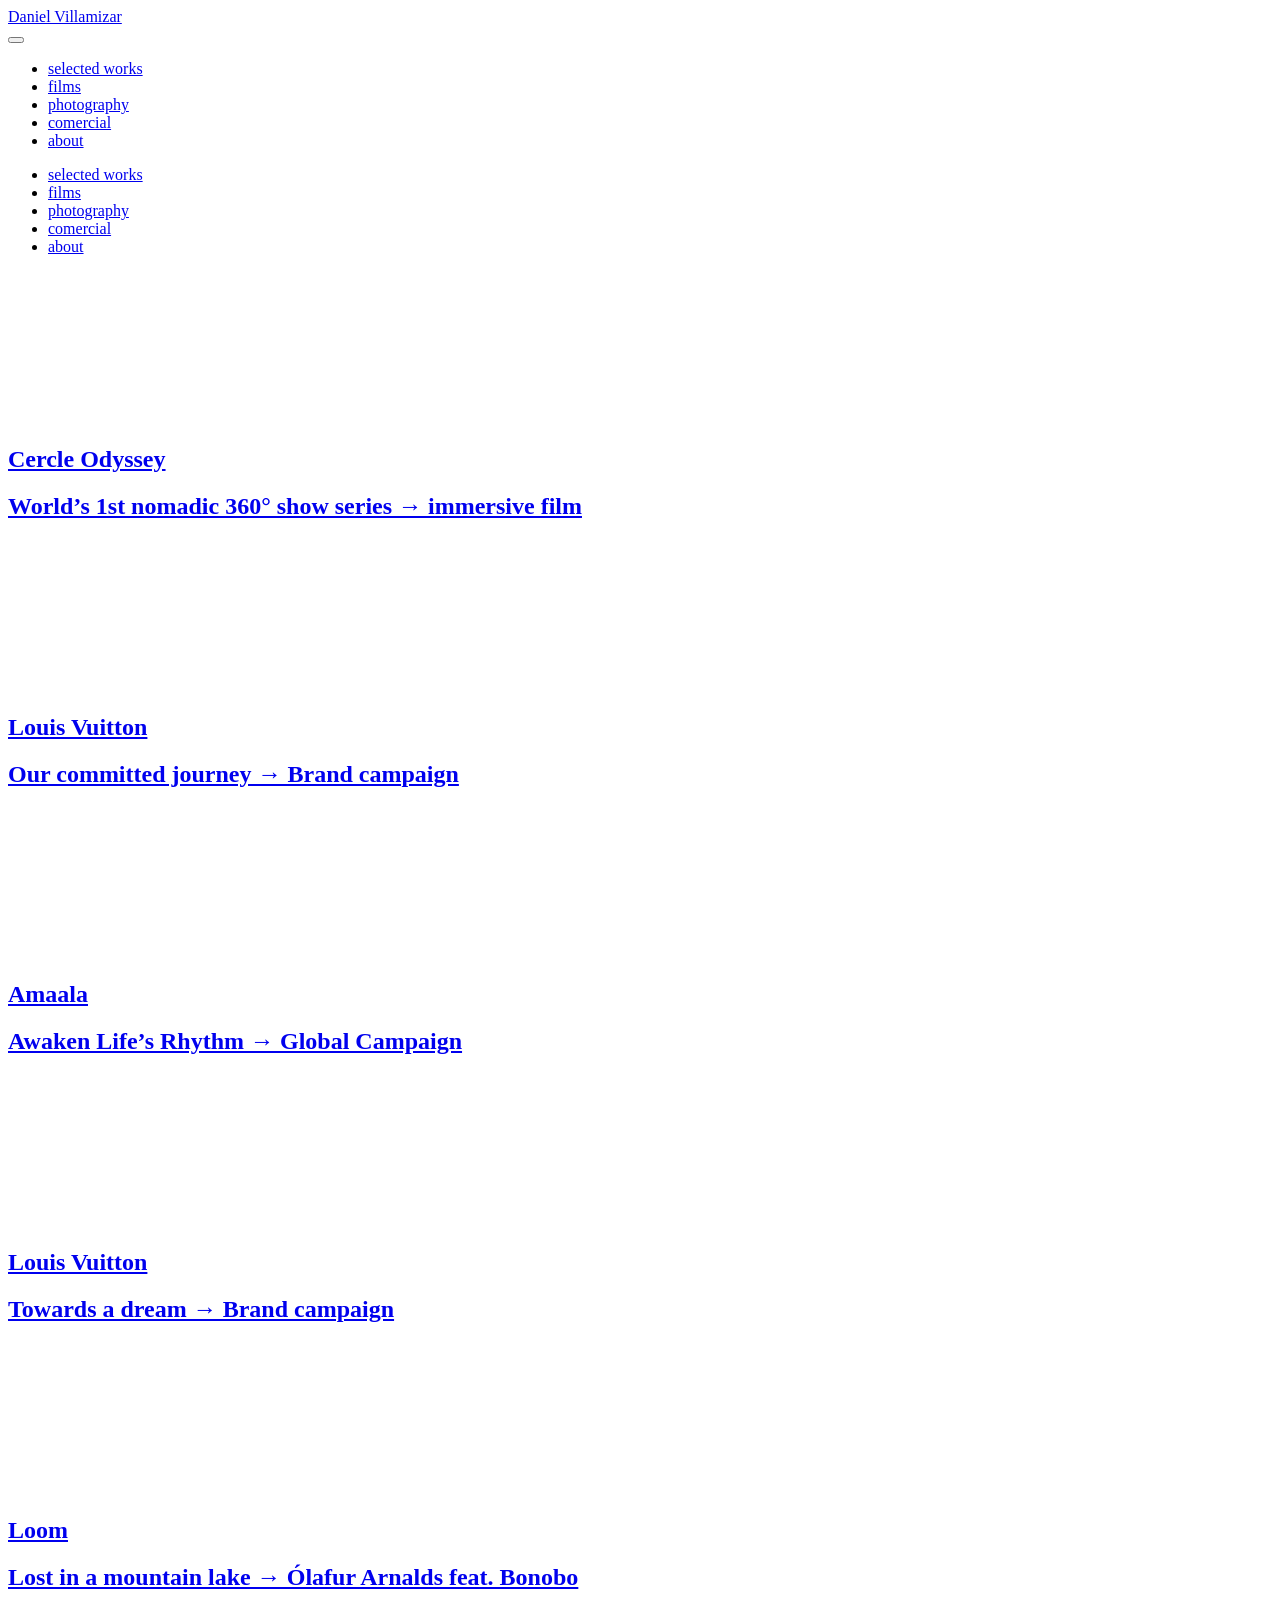
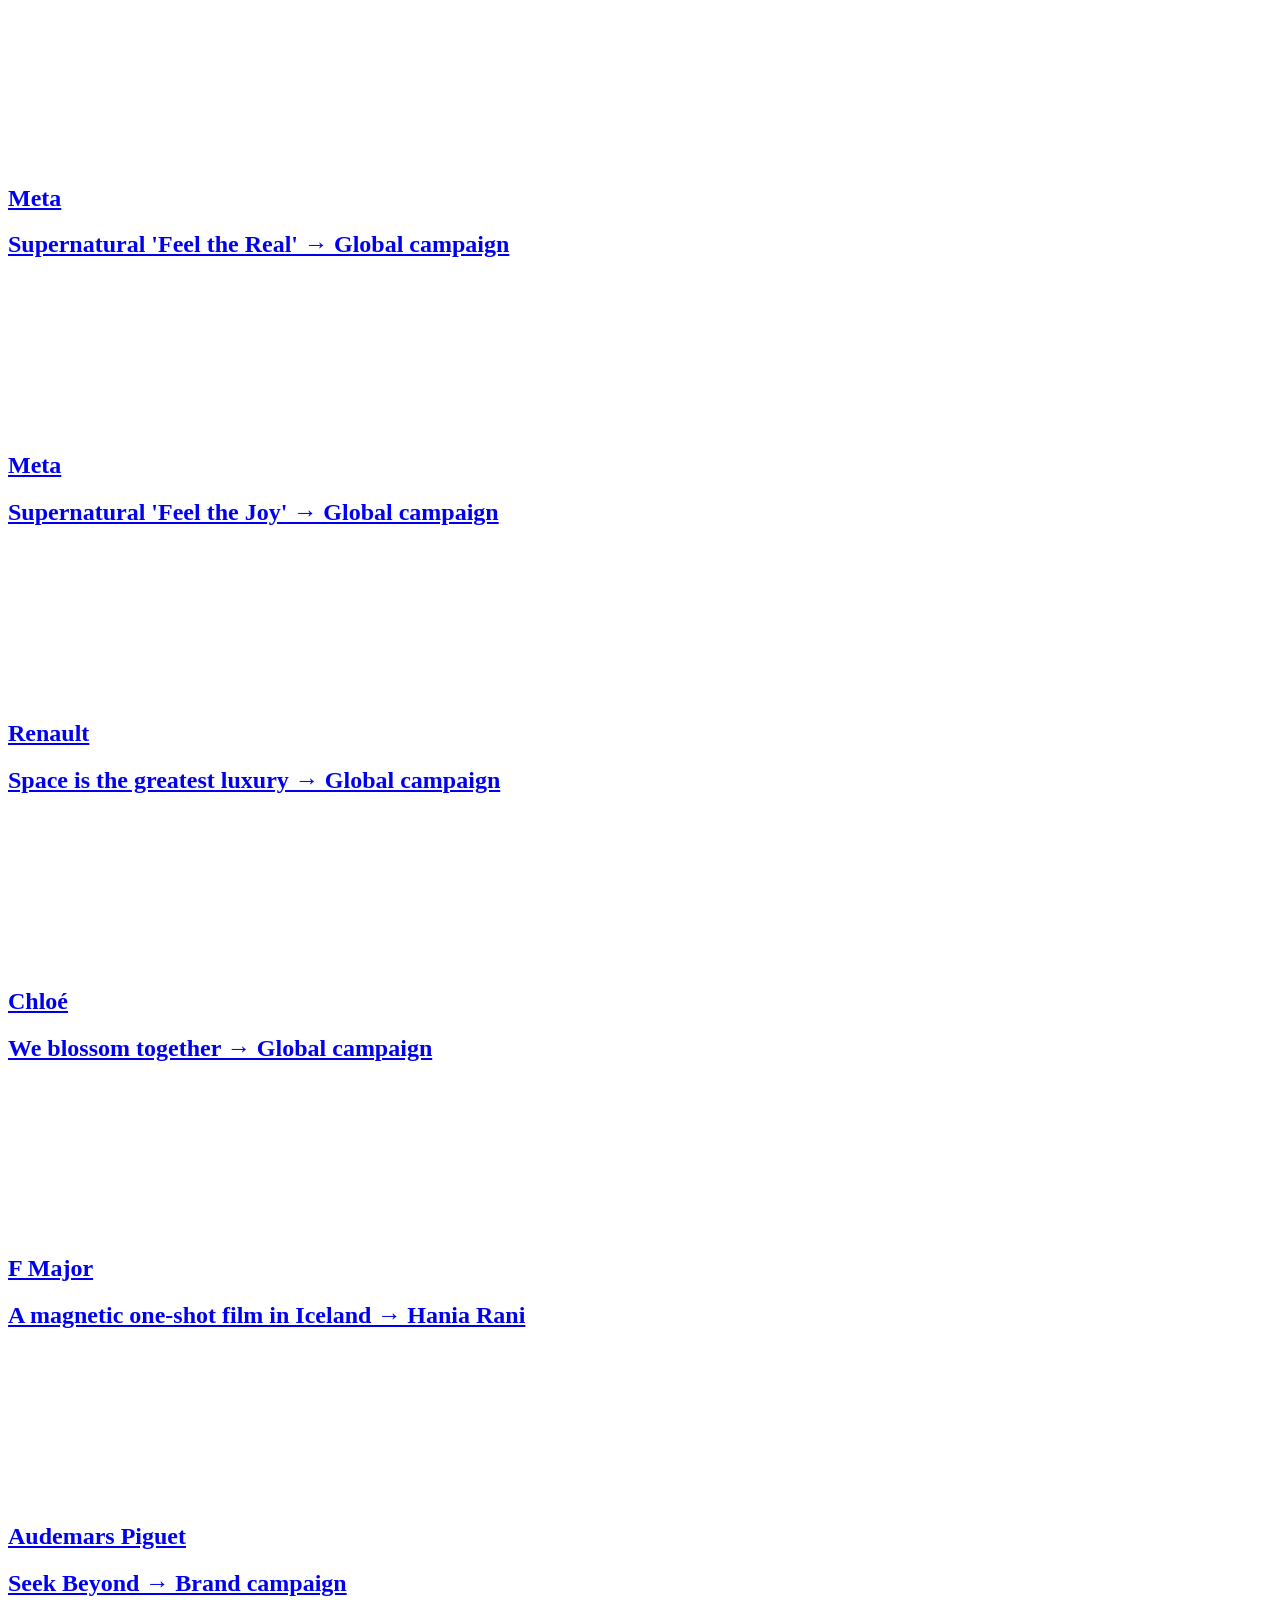
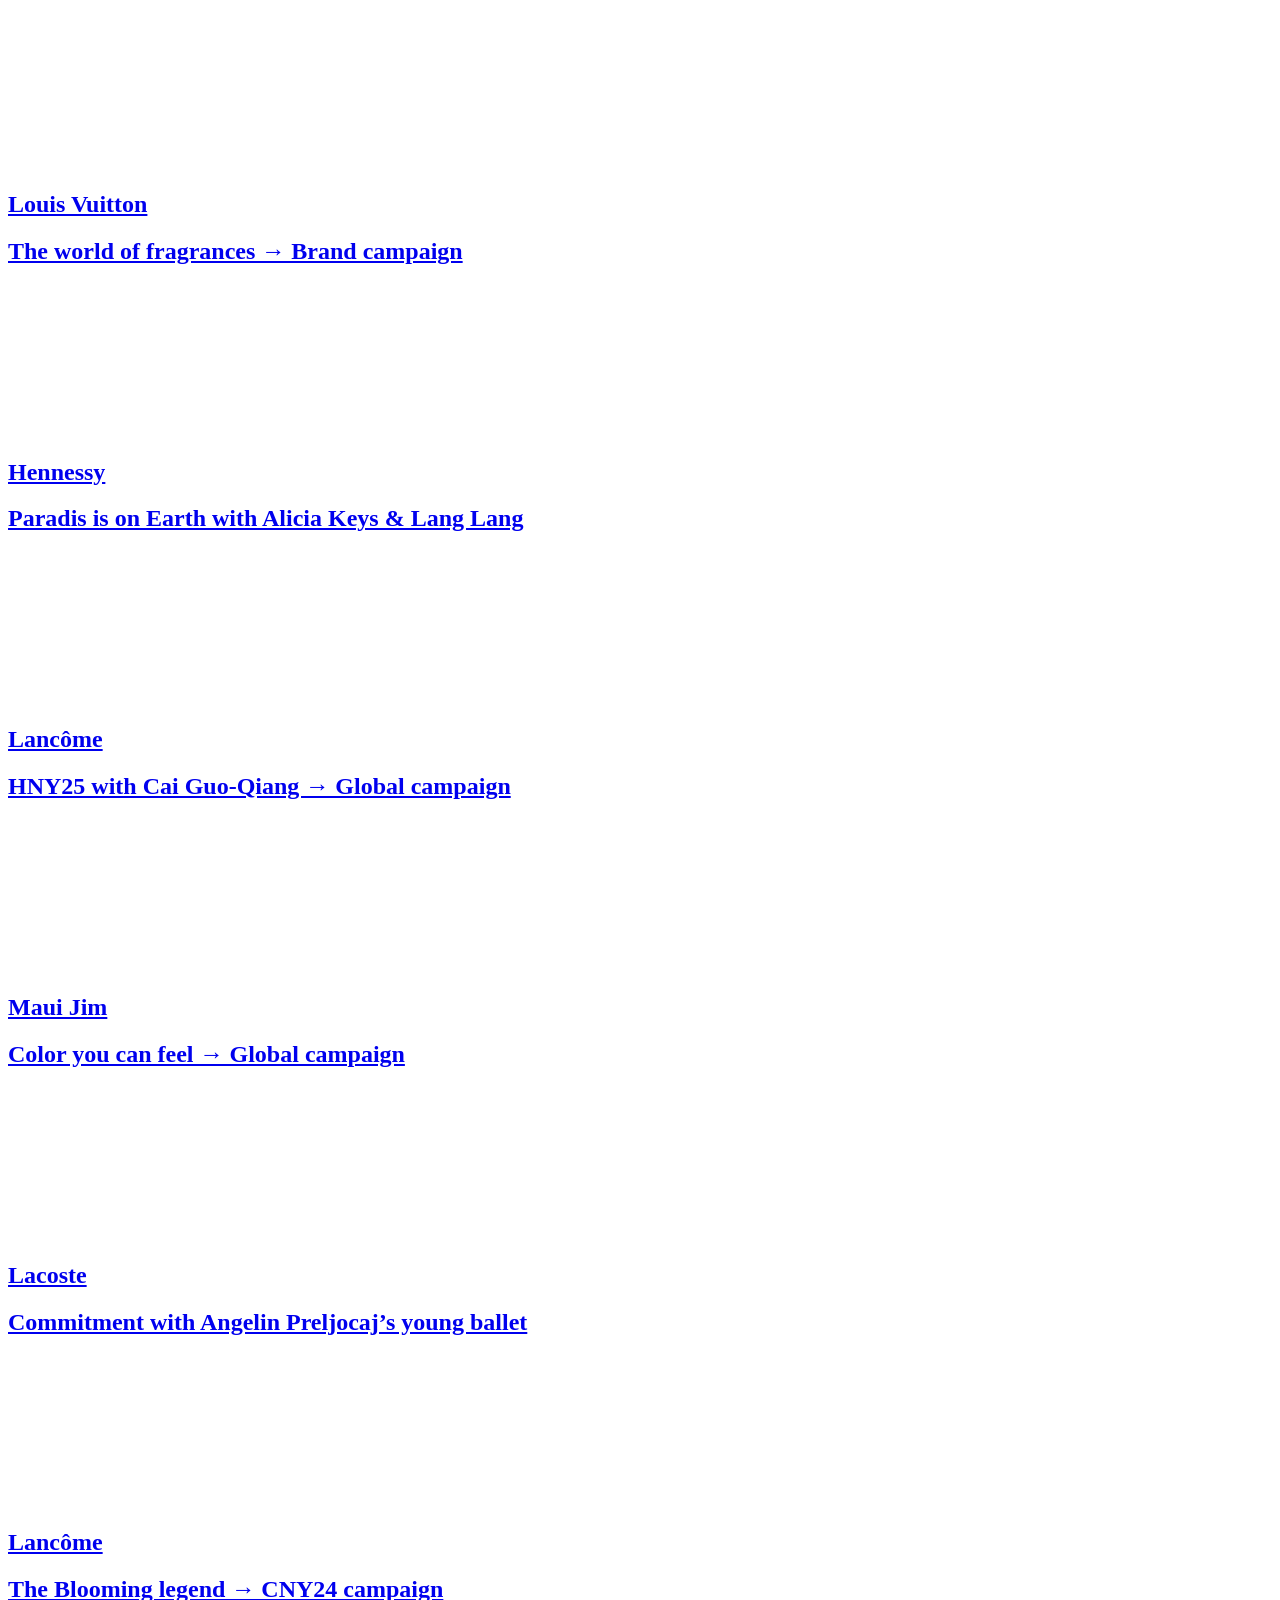
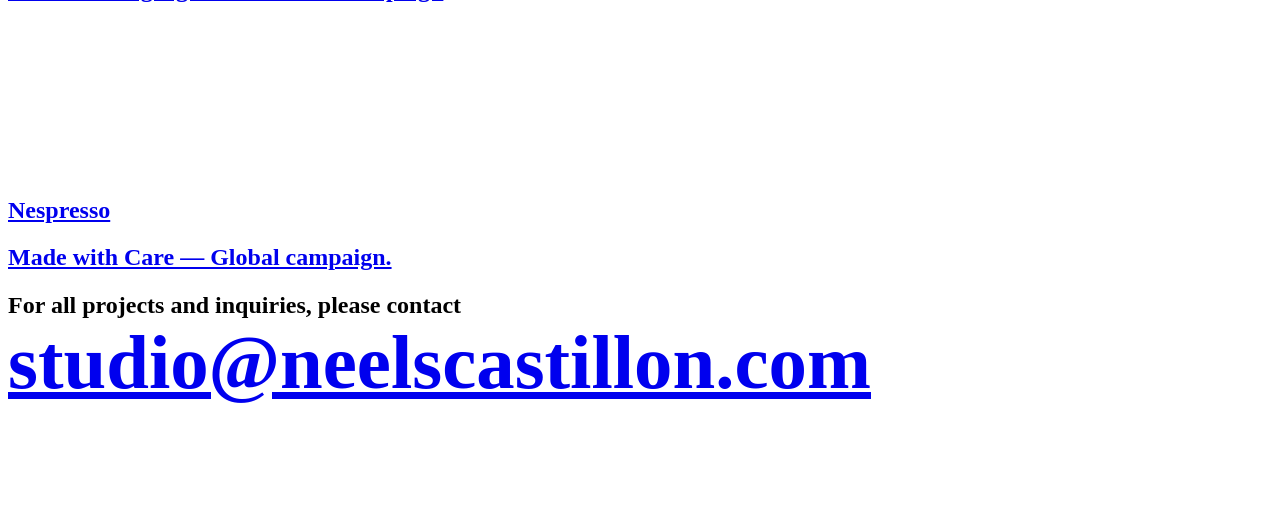
==== commit 674f4079: "sin solucionar lo de navbar en  comercial y Selected work" ====
--- a/Daniel/index.html
+++ b/Daniel/index.html
@@ -1,16 +1,22 @@
-    <!DOCTYPE html>
+
+
+
+
+<!DOCTYPE html>
 <html class="no-js standard-fonts" lang="en-GB">
     <head prefix="og: http://ogp.me/ns#">
-        <link rel="preconnect" href="https://www.danielvillamizarcine.visualartcollective.com/">
+        <link rel="preconnect" href="https://www.neelscastillon.com">
+        <link rel="preconnect" href="//static.fabrik.io" />
+        <link rel="preconnect" href="//blob.fabrik.io" />
         <meta charset="UTF-8">
-        <link rel="canonical" href="https://www.danielvillamizarcine.visualartcollective.com/" />
+        <link rel="canonical" href="https://www.neelscastillon.com/" />
         <title>Daniel Villamizar &#x2014; Film Director</title>
-        <meta name="description" content="Daniel Villamizar." />
-        <meta name="keywords" content="Visual art Collective" />
-        <meta name="url" content="https://www.danielvillamizarcine.visualartcollective.com/" />
-        <meta property="og:url" content="https://www.danielvillamizarcine.visualartcollective.com/" />
+        <meta name="description" content="Daniel Villamizar is a film director and artist. Represented wordwide by the Ridley Scott Creative Group." />
+        <meta name="keywords" content="film direction, photography, commercial, short film" />
+        <meta name="url" content="https://www.neelscastillon.com/" />
+        <meta property="og:url" content="https://www.neelscastillon.com/" />
         <meta property="og:title" content="Daniel Villamizar &#x2014; Film Director" />
-        <meta property="og:description" content="Daniel VillamizarVisual art Collective  " />
+        <meta property="og:description" content="Daniel Villamizar is a film director and artist. Represented wordwide by the Ridley Scott Creative Group." />
         <meta property="og:site_name" content="Daniel Villamizar &#x2014; Film Director" />
         <meta property="og:type" content="website" />        
                 
@@ -21,19 +27,19 @@
 
             <link rel="apple-touch-icon" href="https://static.fabrik.io/4td/132f5b351b936788.png?lossless=1&amp;s=71249fff82b015eb6901af431c5e069c" /> 
 
-            <link href="assets/css/jost.css" rel="stylesheet"></link>
-
-        <link href="assets/css/fabrik.min.css" rel="stylesheet">
+            <link href="https://fonts.googleapis.com" rel="preconnect"></link><link crossorigin="" href="https://fonts.gstatic.com" rel="preconnect"></link><link href="https://fonts.googleapis.com/css2?family=Jost:wght@300&amp;display=swap" rel="stylesheet"></link>
+
+        <link href="https://blob.fabrik.io/static/b9925f/core/fabrik.min.css" rel="stylesheet">
 
 
         
         
-            <script defer src="assets/js/umami.js" data-website-id="059b79ea-6263-4a20-947a-862fbfc8d8ad"></script>
+            <script defer src="https://cloud.umami.is/script.js" data-website-id="059b79ea-6263-4a20-947a-862fbfc8d8ad"></script>
         
 
         
     <meta name="viewport" content="initial-scale=1" />
-    <link href="assets/css/voile-vars-1a24a34cf015b878.css" rel="stylesheet" /><link href="assets/css/voile-theme.min.css" rel="stylesheet" />
+    <link href="https://blob.fabrik.io/4td/voile-vars-1a24a34cf015b878.css" rel="stylesheet" /><link href="https://blob.fabrik.io/static/b9925f/voile/theme.min.css" rel="stylesheet" />
     
 
     <style>
@@ -207,54 +213,6 @@
 @font-face { font-family: 'Universal Sans'; src: url('https://blob.fabrik.io/4td/files/universal-sans-display-700.woff2') format('woff2'); font-style: bold; font-weight: 700;-webkit-font-smoothing: antialiased; -moz-osx-font-smoothing: grayscale; font-smoothing: antialiased; text-rendering: optimizeLegibility; } @font-face { font-family: 'Universal Sans'; src: url('https://blob.fabrik.io/4td/files/universal-sans-display-700.woff2') format('woff2'); font-style: bold italic; font-weight: 700;-webkit-font-smoothing: antialiased; -moz-osx-font-smoothing: grayscale; font-smoothing: antialiased; text-rendering: optimizeLegibility; }
 
 </style>
-<style>
-/* WordPress embed overrides */
-body, html {
-  margin: 0;
-  background: #fff;
-}
-.site-wrapper,
-.grid-content-wrapper,
-.grid-standard-wrapper {
-  max-width: min(1600px, 100vw);
-  width: 100%;
-  margin: 0 auto;
-  padding: clamp(12px, 4vw, 40px) clamp(12px, 3vw, 30px);
-}
-.grid-standard.no-lightbox {
-  display: grid;
-  grid-template-columns: repeat(auto-fit, minmax(min(100%, 340px), 1fr));
-  justify-content: center;
-  gap: clamp(12px, 2vw, 24px);
-}
-.grid-standard.no-lightbox .col {
-  width: 100% !important;
-}
-.grid-standard .thumbnail section {
-  width: 100%;
-}
-.grid-standard figure.placeholder {
-  margin: 0 0 12px;
-  border-radius: 18px;
-  overflow: hidden;
-  aspect-ratio: 16 / 9;
-  background: #000;
-}
-.grid-standard video {
-  width: 100%;
-  height: 100%;
-  object-fit: cover;
-  display: block;
-}
-.text-content-wrapper {
-  max-width: min(1400px, 100vw);
-  margin: 0 auto;
-  padding: 0 clamp(16px, 3vw, 30px);
-}
-.editor-content a {
-  font-size: clamp(32px, 7vw, 72px) !important;
-}
-</style>
 </head>
 
     <body class="fab-pages-home  social-icon-family-normal">
@@ -262,16 +220,21 @@
         
 
 
-<!-- <div class="site-wrapper show-thumbnail-titles-on-hover no-hero"> -->
-
-    <!-- <header class="main-header" data-invert>
+<div class="site-wrapper show-thumbnail-titles-on-hover no-hero">
+
+    <header class="main-header" data-invert>
 
         <div class="main-header-container">
 
             <div class="main-header-titles">
                 
 
-
+<a href="https://www.danielvillamizarcine.visualartcollective.com/" class="brand brand-text">
+
+    <span class="brand-title">Daniel Villamizar </span>
+
+
+</a>
             </div>
 
             <div class="main-header-hamburger">
@@ -282,19 +245,87 @@
                 </button>
             </div>
 
-      
+            <div class="main-header-nav">
+                
+    <ul class="menu">
+
+          <li class="active">
+
+                <a href="https://www.danielvillamizarcine.visualartcollective.com/selected-work/" target="_self">selected works</a>
+
+          </li>
+          <li class="">
+
+                <a href="https://www.danielvillamizarcine.visualartcollective.com/films" target="_self">films</a>
+
+          </li>
+          <!-- <li class="">
+
+                <a href="/portfolio/cercle-odyssey-1" target="_self">immersive</a>
+
+          </li> -->
+          <li class="">
+
+                <a href="https://www.danielvillamizarcine.visualartcollective.com/photography/" target="_self">photography</a>
+
+          </li>
+          <li class="">
+
+                <a href="/https://www.danielvillamizarcine.visualartcollective.com/comercial" target="_self">comercial</a>
+
+          </li>
+          <li class="">
+
+                <a href="https://www.danielvillamizarcine.visualartcollective.com/about" target="_self">about</a>
+
+          </li>
+    </ul>
+
+         </div>
+
         </div>
 
         <nav class="mobile-nav" role="navigation">
             <div class="mobile-nav-inner">
                 
- 
-
-                <ul class="site-links"><li><a href="https://instagram.com/neels.castillon" target="_blank" title="Instagram"><span>Instagram</span></a></li><li><a href="https://vimeo.com/neels" target="_blank" title="Vimeo"><span>Vimeo</span></a></li><li><a href="mailto:neels@motionpalace.com" title="Email"><span>Email</span></a></li></ul>
-            </div>
+    <ul class="menu">
+
+          <li class="active">
+
+                <a href="https://www.danielvillamizarcine.visualartcollective.com/selected-work/" target="_self">selected works</a>
+
+          </li>
+          <li class="">
+
+                <a href="https://www.danielvillamizarcine.visualartcollective.com/films" target="_self">films</a>
+
+          </li>
+          <!-- <li class="">
+
+                <a href="/portfolio/cercle-odyssey-1" target="_self">immersive</a>
+
+          </li> -->
+          <li class="">
+
+                <a href="https://www.danielvillamizarcine.visualartcollective.com/photography" target="_self">photography</a>
+
+          </li>
+          <li class="">
+
+                <a href="https://www.danielvillamizarcine.visualartcollective.com/comercial" target="_self">comercial</a>
+
+          </li>
+          <li class="">
+
+                <a href="https://www.danielvillamizarcine.visualartcollective.com/about" target="_self">about</a>
+
+          </li>
+    </ul>
+
+           </div>
         </nav>
 
-    </header> -->
+    </header>
 
     <main class="main-body">
         
@@ -321,14 +352,14 @@
 
                 <figure class="placeholder">
 
-                        <video loop="" muted="" playsinline="" data-autoplay="" preload="none" class="lazyload"><source src="http://www.danielvillamizarcine.visualartcollective.com/wp-content/uploads/2025/11/TEASER-IRACA-EL-TEIJIDO-DEL-VIENTO.mp4" type="video/mp4"></video>
-                </figure>
-            
-            <hgroup>
-                <!-- <h1 class="thumbnail-title">El tejido del viento</h1>
-
-                
-                    <h2 class="thumbnail-portfolio-title"> TRAILER  </h2> -->
+                        <video loop="" muted="" playsinline="" data-autoplay="" preload="none" class="lazyload"><source src="https://blob.fabrik.io/4td/da9da1022fb485df.mp4" type="video/mp4"></video>
+                </figure>
+            
+            <hgroup>
+                <h1 class="thumbnail-title">Cercle Odyssey</h1>
+
+                
+                    <h2 class="thumbnail-portfolio-title">World&#x2019;s 1st nomadic 360&#xB0; show series &#x2192;  immersive film</h2>
 
             </hgroup>
         </section>
@@ -348,14 +379,14 @@
 
                 <figure class="placeholder">
 
-                        <video loop="" muted="" playsinline="" data-autoplay="" preload="none" class="lazyload"><source src="http://www.danielvillamizarcine.visualartcollective.com/wp-content/uploads/2025/11/JSC-Trailler-Donde-Esta-Mi-Cabeza-.mov" type="video/mp4"></video>
-                </figure>
-            
-            <hgroup>
-                    <!-- <h1 class="thumbnail-title">Donde está mi cabeza</h1>
-
-                    
-                        <h2 class="thumbnail-portfolio-title"></h2> -->
+                        <video loop="" muted="" playsinline="" data-autoplay="" preload="none" class="lazyload"><source src="https://blob.fabrik.io/4td/615fd5a2718a8c01.mp4" type="video/mp4"></video>
+                </figure>
+            
+            <hgroup>
+                <h1 class="thumbnail-title">Louis Vuitton</h1>
+
+                
+                    <h2 class="thumbnail-portfolio-title">Our committed journey &#x2192; Brand campaign</h2>
 
             </hgroup>
         </section>
@@ -375,14 +406,14 @@
 
                 <figure class="placeholder">
 
-                        <video loop="" muted="" playsinline="" data-autoplay="" preload="none" class="lazyload"><source src="http://www.danielvillamizarcine.visualartcollective.com/wp-content/uploads/2025/11/JSC-BOURRE-WEB-1.mp4" type="video/mp4"></video>
-                </figure>
-            
-            <hgroup>
-                <!-- <h1 class="thumbnail-title">BOURRE</h1>
-
-                
-                    <h2 class="thumbnail-portfolio-title"></h2> -->
+                        <video loop="" muted="" playsinline="" data-autoplay="" preload="none" class="lazyload"><source src="https://blob.fabrik.io/4td/c640da38eff37cff.mp4" type="video/mp4"></video>
+                </figure>
+            
+            <hgroup>
+                <h1 class="thumbnail-title">Amaala</h1>
+
+                
+                    <h2 class="thumbnail-portfolio-title">Awaken Life&#x2019;s Rhythm &#x2192; Global Campaign</h2>
 
             </hgroup>
         </section>
@@ -402,41 +433,41 @@
 
                 <figure class="placeholder">
 
-                        <video loop="" muted="" playsinline="" data-autoplay="" preload="none" class="lazyload"><source src="http://www.danielvillamizarcine.visualartcollective.com/wp-content/uploads/2025/11/JAGUARES-.mp4" type="video/mp4"></video>
-                </figure>
-            
-            <hgroup>
-                <!-- <h1 class="thumbnail-title">Louis Vuitton</h1>
-
-                
-                    <h2 class="thumbnail-portfolio-title">Towards a dream &#x2192; Brand campaign</h2> -->
-
-            </hgroup>
-        </section>
-    </a>    
-</div>
-</partial>
-                
-
-<div class="col" 
-     
-    
-     >
-    
-    <a href="/portfolio/El tejido del viento" class="thumbnail">        
-    
-        <section>
-
-                <figure class="placeholder">
-
-                        <video loop="" muted="" playsinline="" data-autoplay="" preload="none" class="lazyload"><source src="http://www.danielvillamizarcine.visualartcollective.com/wp-content/uploads/2025/11/COSMICO-AVE-WEB-.mp4" type="video/mp4"></video>
-                </figure>
-            
-            <hgroup>
-                <!-- <h1 class="thumbnail-title">El tejido del viento</h1>
-
-                
-                    <h2 class="thumbnail-portfolio-title">Lost in a mountain lake &#x2192; &#xD3;lafur Arnalds feat. Bonobo</h2> -->
+                        <video loop="" muted="" playsinline="" data-autoplay="" preload="none" class="lazyload"><source src="https://blob.fabrik.io/4td/1419abb6a1b4acfc.mp4" type="video/mp4"></video>
+                </figure>
+            
+            <hgroup>
+                <h1 class="thumbnail-title">Louis Vuitton</h1>
+
+                
+                    <h2 class="thumbnail-portfolio-title">Towards a dream &#x2192; Brand campaign</h2>
+
+            </hgroup>
+        </section>
+    </a>    
+</div>
+</partial>
+                
+
+<div class="col" 
+     
+    
+     >
+    
+    <a href="/portfolio/loom" class="thumbnail">        
+    
+        <section>
+
+                <figure class="placeholder">
+
+                        <video loop="" muted="" playsinline="" data-autoplay="" preload="none" class="lazyload"><source src="https://blob.fabrik.io/4td/54cc59af3e2e862e.mp4" type="video/mp4"></video>
+                </figure>
+            
+            <hgroup>
+                <h1 class="thumbnail-title">Loom</h1>
+
+                
+                    <h2 class="thumbnail-portfolio-title">Lost in a mountain lake &#x2192; &#xD3;lafur Arnalds feat. Bonobo</h2>
 
             </hgroup>
         </section>
@@ -456,14 +487,14 @@
 
                 <figure class="placeholder">
 
-                        <video loop="" muted="" playsinline="" data-autoplay="" preload="none" class="lazyload"><source src="http://www.danielvillamizarcine.visualartcollective.com/wp-content/uploads/2025/11/COSMICO-AVE-WEB-.mp4" type="video/mp4"></video>
-                </figure>
-            
-            <hgroup>
-                <!-- <h1 class="thumbnail-title">Meta</h1>
-
-                
-                    <h2 class="thumbnail-portfolio-title">Supernatural &#x27;Feel the Real&#x27; &#x2192; Global campaign</h2> -->
+                        <video loop="" muted="" playsinline="" data-autoplay="" preload="none" class="lazyload"><source src="https://blob.fabrik.io/4td/41ed9cef39ee9297.mp4" type="video/mp4"></video>
+                </figure>
+            
+            <hgroup>
+                <h1 class="thumbnail-title">Meta</h1>
+
+                
+                    <h2 class="thumbnail-portfolio-title">Supernatural &#x27;Feel the Real&#x27; &#x2192; Global campaign</h2>
 
             </hgroup>
         </section>
@@ -483,14 +514,14 @@
 
                 <figure class="placeholder">
 
-                        <video loop="" muted="" playsinline="" data-autoplay="" preload="none" class="lazyload"><source src="http://www.danielvillamizarcine.visualartcollective.com/wp-content/uploads/2025/11/TEASER-IRACA-EL-TEIJIDO-DEL-VIENTO.mp4" type="video/mp4"></video>
-                </figure>
-            
-            <hgroup>
-                <!-- <h1 class="thumbnail-title">Meta</h1>
-
-                
-                    <h2 class="thumbnail-portfolio-title">Supernatural &#x27;Feel the Joy&#x27; &#x2192; Global campaign</h2> -->
+                        <video loop="" muted="" playsinline="" data-autoplay="" preload="none" class="lazyload"><source src="https://blob.fabrik.io/4td/27cbfa4a30241f97.mp4" type="video/mp4"></video>
+                </figure>
+            
+            <hgroup>
+                <h1 class="thumbnail-title">Meta</h1>
+
+                
+                    <h2 class="thumbnail-portfolio-title">Supernatural &#x27;Feel the Joy&#x27; &#x2192; Global campaign</h2>
 
             </hgroup>
         </section>
@@ -510,7 +541,7 @@
 
                 <figure class="placeholder">
 
-                        <video loop="" muted="" playsinline="" data-autoplay="" preload="none" class="lazyload"><source src="http://www.danielvillamizarcine.visualartcollective.com/wp-content/uploads/2025/11/JAGUARES-.mp4" type="video/mp4"></video>
+                        <video loop="" muted="" playsinline="" data-autoplay="" preload="none" class="lazyload"><source src="https://blob.fabrik.io/4td/9b6048638a350ec3.mp4" type="video/mp4"></video>
                 </figure>
             
             <hgroup>
@@ -715,7 +746,85 @@
 </partial>
                 
 
-<!-- additional entries omitted for brevity -->
+<div class="col" 
+     
+    
+     >
+    
+    <a href="/portfolio/commitment" class="thumbnail">        
+    
+        <section>
+
+                <figure class="placeholder">
+
+                        <video loop="" muted="" playsinline="" data-autoplay="" preload="none" class="lazyload"><source src="https://blob.fabrik.io/4td/a6f648d81fe147dd.mp4" type="video/mp4"></video>
+                </figure>
+            
+            <hgroup>
+                <h1 class="thumbnail-title">Lacoste</h1>
+
+                
+                    <h2 class="thumbnail-portfolio-title">Commitment with Angelin Preljocaj&#x2019;s young ballet</h2>
+
+            </hgroup>
+        </section>
+    </a>    
+</div>
+</partial>
+                
+
+<div class="col" 
+     
+    
+     >
+    
+    <a href="/portfolio/lancome" class="thumbnail">        
+    
+        <section>
+
+                <figure class="placeholder">
+
+                        <video loop="" muted="" playsinline="" data-autoplay="" preload="none" class="lazyload"><source src="https://blob.fabrik.io/4td/6c7da1d7026f6d2c.mp4" type="video/mp4"></video>
+                </figure>
+            
+            <hgroup>
+                <h1 class="thumbnail-title">Lanc&#xF4;me</h1>
+
+                
+                    <h2 class="thumbnail-portfolio-title">The Blooming legend &#x2192; CNY24 campaign</h2>
+
+            </hgroup>
+        </section>
+    </a>    
+</div>
+</partial>
+                
+
+<div class="col" 
+     
+    
+     >
+    
+    <a href="/portfolio/reviving-origins" class="thumbnail">        
+    
+        <section>
+
+                <figure class="placeholder">
+
+                        <video loop="" muted="" playsinline="" data-autoplay="" preload="none" class="lazyload"><source src="https://blob.fabrik.io/4td/4bf761cb94ff5aa1.mp4" type="video/mp4"></video>
+                </figure>
+            
+            <hgroup>
+                <h1 class="thumbnail-title">Nespresso</h1>
+
+                
+                    <h2 class="thumbnail-portfolio-title">Made with Care &#x2014; Global campaign.</h2>
+
+            </hgroup>
+        </section>
+    </a>    
+</div>
+</partial>
             
     </div>
 </div>
@@ -723,7 +832,7 @@
         <div class="text-content-wrapper">
             <div class="text-content">
                 <div class="editor-content">
-                    <h4 class="fab-h4"><span style="font-size: 24px;"></span><span style="font-size: 24px;">For all projects and inquiries, please contact<u> </u></span><a href="mailto:studio@neelscastillon.com" target="_blank" style="font-size: 6vw;"><u>Danielvillamizar@</u></a><br><a href="mailto:studio@neelscastillon.com" target="_blank" style="font-size: 6vw;"><br></a></h4>
+                    <h4 class="fab-h4"><span style="font-size: 24px;"></span><span style="font-size: 24px;">For all projects and inquiries, please contact<u> </u></span><a href="mailto:studio@neelscastillon.com" target="_blank" style="font-size: 6vw;"><u>studio@neelscastillon.com</u></a><br><a href="mailto:studio@neelscastillon.com" target="_blank" style="font-size: 6vw;"><br></a></h4>
                 </div>
             </div>
         </div>
@@ -731,11 +840,30 @@
 </div>
     </main>
 
-    <footer class="main-footer">
-
-        <!-- footer intentionally hidden -->
-
-    </footer>
+    <!-- <footer class="main-footer">
+
+        <div class="main-footer-contents">
+            <div class="main-footer-container">
+                    <p>Daniel Villamizar is a film director and artist living in Paris.<br />
+Represented worldwide by the Ridley Scott Creative Group.</p>
+
+
+            </div>
+        </div>
+
+        <div class="main-footer-site-links">
+            <div class="main-footer-container">
+                <ul class="site-links"><li><a href="https://instagram.com/neels.castillon" target="_blank" title="Instagram"><span>Instagram</span><svg class="social-icon icon-instagram" viewBox="0 0 32 32"><path class="classic" d="M16 9.032C13.73 9.032 13.462 9.04 12.566 9.081 11.738 9.119 11.288 9.258 10.988 9.374 10.592 9.528 10.308 9.713 10.011 10.01 9.713 10.307 9.529 10.59 9.375 10.987 9.258 11.286 9.12 11.736 9.082 12.565 9.041 13.462 9.032 13.73 9.032 16S9.04 18.538 9.081 19.436C9.119 20.264 9.258 20.714 9.374 21.014A2.638 2.638 0 0010.01 21.991 2.618 2.618 0 0010.987 22.627C11.286 22.744 11.736 22.882 12.565 22.92 13.461 22.961 13.73 22.97 16 22.97S18.539 22.961 19.435 22.92C20.263 22.882 20.713 22.743 21.013 22.627A2.638 2.638 0 0021.99 21.991C22.288 21.694 22.472 21.411 22.626 21.014 22.743 20.715 22.881 20.265 22.919 19.436 22.96 18.539 22.969 18.271 22.969 16.001S22.96 13.462 22.919 12.566C22.881 11.738 22.742 11.288 22.626 10.988 22.472 10.592 22.287 10.308 21.99 10.011 21.693 9.713 21.41 9.529 21.013 9.375 20.714 9.258 20.264 9.12 19.435 9.082 18.538 9.041 18.27 9.032 16 9.032M16 7.5C18.308 7.5 18.598 7.51 19.505 7.551 20.409 7.592 21.027 7.736 21.568 7.946A4.161 4.161 0 0123.074 8.926 4.175 4.175 0 0124.054 10.432C24.264 10.972 24.408 11.59 24.449 12.495 24.49 13.402 24.5 13.692 24.5 16S24.49 18.598 24.449 19.505C24.408 20.409 24.264 21.027 24.054 21.568 23.837 22.127 23.547 22.601 23.074 23.074A4.175 4.175 0 0121.568 24.054C21.028 24.264 20.41 24.408 19.505 24.449 18.598 24.49 18.308 24.5 16 24.5S13.402 24.49 12.495 24.449C11.591 24.408 10.973 24.264 10.432 24.054 9.873 23.837 9.399 23.547 8.926 23.074 8.454 22.601 8.163 22.127 7.946 21.568 7.736 21.028 7.592 20.41 7.551 19.505 7.51 18.598 7.5 18.308 7.5 16S7.51 13.402 7.551 12.495C7.592 11.591 7.736 10.973 7.946 10.432A4.161 4.161 0 018.926 8.926 4.175 4.175 0 0110.432 7.946C10.972 7.736 11.59 7.592 12.495 7.551 13.402 7.51 13.692 7.5 16 7.5ZM16 11.635A4.365 4.365 0 0116 20.365 4.365 4.365 0 1116 11.635ZM16 18.833A2.833 2.833 0 0016 13.167 2.833 2.833 0 1016 18.833ZM20.537 10.443A1.02 1.02 0 0120.537 12.483 1.02 1.02 0 1120.537 10.443Z"></path><path class="knockout" d="M16 9.032C13.73 9.032 13.462 9.04 12.566 9.081 11.738 9.119 11.288 9.258 10.988 9.374 10.592 9.528 10.308 9.713 10.011 10.01 9.713 10.307 9.529 10.59 9.375 10.987 9.258 11.286 9.12 11.736 9.082 12.565 9.041 13.462 9.032 13.73 9.032 16S9.04 18.538 9.081 19.436C9.119 20.264 9.258 20.714 9.374 21.014A2.638 2.638 0 0010.01 21.991 2.618 2.618 0 0010.987 22.627C11.286 22.744 11.736 22.882 12.565 22.92 13.461 22.961 13.73 22.97 16 22.97S18.539 22.961 19.435 22.92C20.263 22.882 20.713 22.743 21.013 22.627A2.638 2.638 0 0021.99 21.991C22.288 21.694 22.472 21.411 22.626 21.014 22.743 20.715 22.881 20.265 22.919 19.436 22.96 18.539 22.969 18.271 22.969 16.001S22.96 13.462 22.919 12.566C22.881 11.738 22.742 11.288 22.626 10.988 22.472 10.592 22.287 10.308 21.99 10.011 21.693 9.713 21.41 9.529 21.013 9.375 20.714 9.258 20.264 9.12 19.435 9.082 18.538 9.041 18.27 9.032 16 9.032M16 7.5C18.308 7.5 18.598 7.51 19.505 7.551 20.409 7.592 21.027 7.736 21.568 7.946A4.161 4.161 0 0123.074 8.926 4.175 4.175 0 0124.054 10.432C24.264 10.972 24.408 11.59 24.449 12.495 24.49 13.402 24.5 13.692 24.5 16S24.49 18.598 24.449 19.505C24.408 20.409 24.264 21.027 24.054 21.568 23.837 22.127 23.547 22.601 23.074 23.074A4.175 4.175 0 0121.568 24.054C21.028 24.264 20.41 24.408 19.505 24.449 18.598 24.49 18.308 24.5 16 24.5S13.402 24.49 12.495 24.449C11.591 24.408 10.973 24.264 10.432 24.054 9.873 23.837 9.399 23.547 8.926 23.074 8.454 22.601 8.163 22.127 7.946 21.568 7.736 21.028 7.592 20.41 7.551 19.505 7.51 18.598 7.5 18.308 7.5 16S7.51 13.402 7.551 12.495C7.592 11.591 7.736 10.973 7.946 10.432A4.161 4.161 0 018.926 8.926 4.175 4.175 0 0110.432 7.946C10.972 7.736 11.59 7.592 12.495 7.551 13.402 7.51 13.692 7.5 16 7.5ZM16 11.635A4.365 4.365 0 0116 20.365 4.365 4.365 0 1116 11.635ZM16 18.833A2.833 2.833 0 0016 13.167 2.833 2.833 0 1016 18.833ZM20.537 10.443A1.02 1.02 0 0120.537 12.483 1.02 1.02 0 1120.537 10.443ZM0 0V32H32V0H0Z"></path></svg></a></li><li><a href="https://vimeo.com/neels" target="_blank" title="Vimeo"><span>Vimeo</span><svg class="social-icon icon-vimeo" viewBox="0 0 32 32"><path class="classic" d="M12.741 9.12c2.236-.424 2.236 3.431 2.776 5.552.501 2.044.848 3.239 1.311 3.239s1.311-1.158 2.275-2.931-.038-3.354-1.889-2.236c.733-4.474 7.712-5.515 6.825-.425s-5.977 9.407-7.48 10.41c-1.542 1.003-2.93-.385-3.431-1.426-.578-1.157-2.313-7.634-2.776-8.174-.463-.54-1.813.54-1.813.54l-.655-.848s2.737-3.277 4.857-3.701Z"></path><path class="knockout" d="M12.741 9.12c2.236-.424 2.236 3.431 2.776 5.552.501 2.044.848 3.239 1.311 3.239s1.311-1.158 2.275-2.931-.038-3.354-1.889-2.236c.733-4.474 7.712-5.515 6.825-.425s-5.977 9.407-7.48 10.41c-1.542 1.003-2.93-.385-3.431-1.426-.578-1.157-2.313-7.634-2.776-8.174-.463-.54-1.813.54-1.813.54l-.655-.848s2.737-3.277 4.857-3.701ZM0 0V32H32V0H0Z"></path></svg></a></li><li><a href="mailto:neels@motionpalace.com" title="Email"><span>Email</span><svg class="social-icon icon-email" viewBox="0 0 32 32"><path class="classic" d="M24.732 19.73V12.236L20.74 16.063 24.732 19.73ZM8.02 20.678H23.845L19.801 16.962 17.371 19.292C16.638 19.914 15.491 19.914 14.789 19.344L12.144 16.866 8.02 20.678ZM7.268 12.3V19.604L11.194 15.977 7.268 12.3ZM23.809 11.32H8.121L15.601 18.327C15.826 18.505 16.278 18.513 16.549 18.285L23.809 11.321ZM24.742 10C25.436 10 26 10.587 26 11.31V20.689C26 21.411 25.436 22 24.742 22H7.258C6.564 22 6 21.411 6 20.688V11.31C6 10.587 6.564 10 7.258 10H24.742Z"></path><path class="knockout" d="M24.732 19.73V12.236L20.74 16.063 24.732 19.73ZM8.02 20.678H23.845L19.801 16.962 17.371 19.292C16.638 19.914 15.491 19.914 14.789 19.344L12.144 16.866 8.02 20.678ZM7.268 12.3V19.604L11.194 15.977 7.268 12.3ZM23.809 11.32H8.121L15.601 18.327C15.826 18.505 16.278 18.513 16.549 18.285L23.809 11.321ZM24.742 10C25.436 10 26 10.587 26 11.31V20.689C26 21.411 25.436 22 24.742 22H7.258C6.564 22 6 21.411 6 20.688V11.31C6 10.587 6.564 10 7.258 10H24.742ZM0 0V32H32V0H0Z"></path></svg></a></li></ul>
+            </div>
+        </div>
+
+        <div class="main-footer-copyright">
+            <div class="main-footer-container">
+                All films & photographs © Daniel Villamizar
+            </div>
+        </div>
+
+    </footer> -->
 
 </div>
 
@@ -744,8 +872,8 @@
 
     
     
-        <script src="assets/js/voile-core.min.js"></script>
-        <script src="assets/js/voile.min.js"></script>
+        <script src="https://blob.fabrik.io/static/b9925f/voile/core.min.js"></script>
+        <script src="https://blob.fabrik.io/static/b9925f/voile/voile.min.js"></script>
     
     
     
@@ -782,5 +910,5 @@
   }
 
 pauseAndPlayVideosInView();
-</script><script>fabrik.init();</script><!-- Created with Fabrik - fabrik.io --><!-- 41a134244b2c - 3.0.136+b9925f808ca3d053308062c1ad5ba814eb1b2f62 --></body>
-</html>
+</script><script>fabrik.init();</script><!-- Created with Fabrik - fabrik.io --><!-- 63f08cf7fdd9 - 3.0.136+b9925f808ca3d053308062c1ad5ba814eb1b2f62 --></body>
+</html> 
